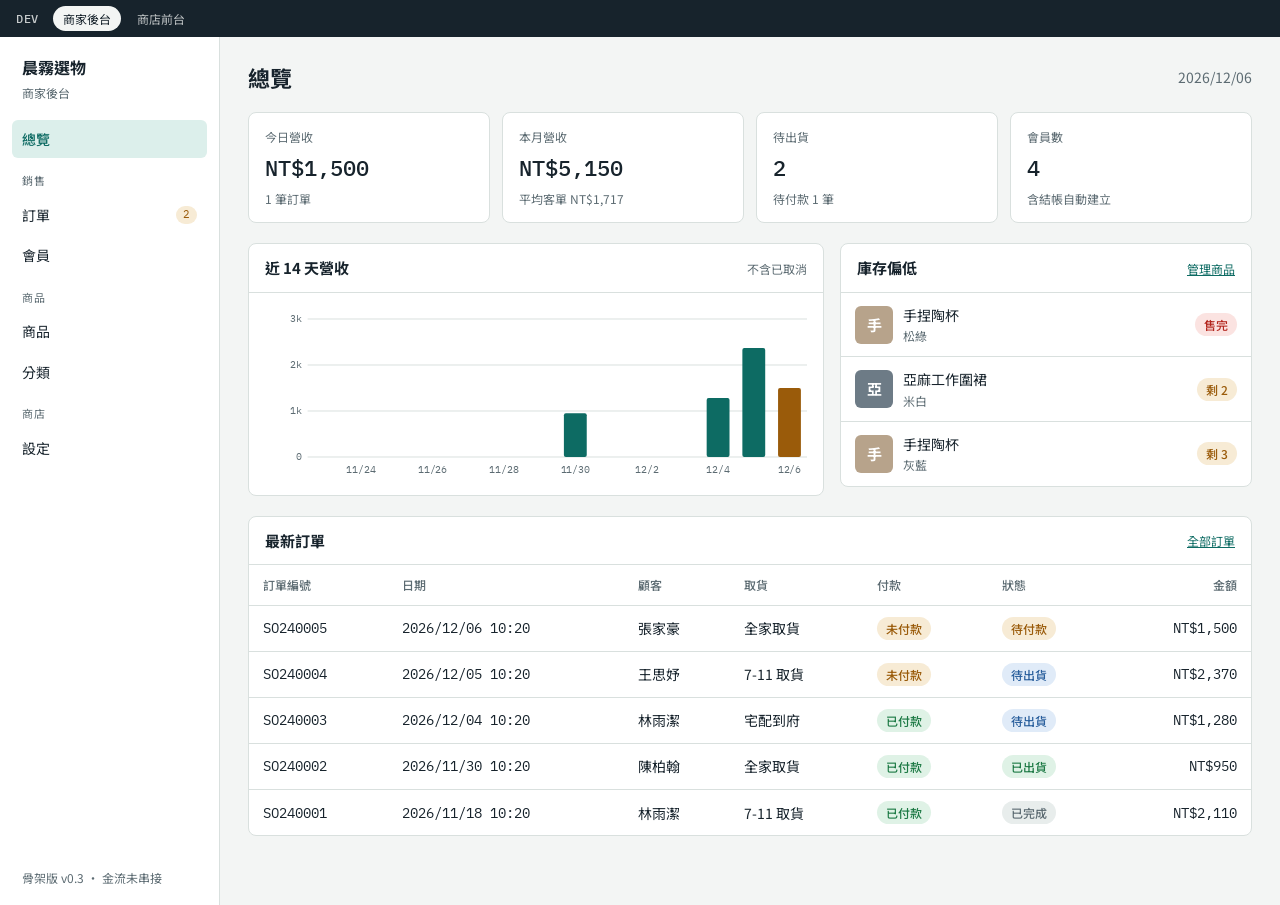
==== index.html @ 70ba3776 "Add files via upload" ====
<!doctype html>
<html lang="zh-Hant-TW">
<head>
  <meta charset="utf-8">
  <meta name="viewport" content="width=device-width, initial-scale=1, viewport-fit=cover">
  <title>開店平台 · 骨架版</title>
  <link rel="preconnect" href="https://fonts.googleapis.com">
  <link rel="preconnect" href="https://fonts.gstatic.com" crossorigin>
  <link rel="stylesheet" href="https://fonts.googleapis.com/css2?family=Noto+Sans+TC:wght@400;500;700&family=IBM+Plex+Mono:wght@400;500&display=swap">
  <link rel="stylesheet" href="css/base.css">
  <link rel="stylesheet" href="css/admin.css">
  <link rel="stylesheet" href="css/shop.css">
</head>
<body>
  <!-- 開發用切換列：之後正式上線時，前台與後台會拆成不同網址 -->
  <div class="devbar">
    <b>DEV</b>
    <a href="#admin" data-side="admin">商家後台</a>
    <a href="#shop" data-side="shop">商店前台</a>
  </div>
  <div id="app"></div>

  <!-- 載入順序很重要：資料 → 工具 → 頁面 → 啟動 -->
  <script src="js/seed.js"></script>
  <script src="js/db.js"></script>
  <script src="js/ui.js"></script>
  <script src="js/xlsx.js"></script>
  <script src="js/admin.js"></script>
  <script src="js/shop.js"></script>
  <script src="js/app.js"></script>
</body>
</html>
---- css/base.css ----
/* =========================================================
 * base.css — 共用色彩、字體、按鈕、表單、表格
 * 顏色都寫成變數，淺色與深色模式各一套。
 * ========================================================= */
:root {
  --bg: #f3f5f4;
  --surface: #ffffff;
  --surface-2: #f8faf9;
  --ink: #17232c;
  --muted: #5c6b72;
  --line: #d9e0de;
  --accent: #0d6b63;
  --accent-ink: #ffffff;
  --accent-soft: #dcefeb;
  --ok: #1d7a45;   --ok-bg: #dff2e6;
  --warn: #9a5b0a; --warn-bg: #f7ebd5;
  --bad: #b3261e;  --bad-bg: #fbe3e1;
  --info: #285e9c; --info-bg: #e0ebf8;
  --idle: #5c6b72; --idle-bg: #e8edec;
  --shadow: 0 1px 2px rgba(20, 35, 44, .06), 0 4px 16px rgba(20, 35, 44, .06);
  --radius: 8px;
  --sans: "Noto Sans TC", system-ui, -apple-system, "PingFang TC", "Microsoft JhengHei", sans-serif;
  --mono: "IBM Plex Mono", ui-monospace, SFMono-Regular, Menlo, monospace;
}
@media (prefers-color-scheme: dark) {
  :root:not([data-theme="light"]) {
    color-scheme: dark;
    --bg: #10171c; --surface: #172128; --surface-2: #1b2730; --ink: #e5ecea; --muted: #97a7ad; --line: #2a3943;
    --accent: #4fc2b5; --accent-ink: #0c1a1f; --accent-soft: #173b38;
    --ok: #6fd39a; --ok-bg: #173826; --warn: #e6aa55; --warn-bg: #3a2c16; --bad: #f08a82; --bad-bg: #3d1d1b;
    --info: #86b6ee; --info-bg: #1b2d44; --idle: #a3b1b6; --idle-bg: #25323a;
    --shadow: 0 1px 2px rgba(0, 0, 0, .3), 0 4px 16px rgba(0, 0, 0, .25);
  }
}
:root[data-theme="dark"] {
  color-scheme: dark;
  --bg: #10171c; --surface: #172128; --surface-2: #1b2730; --ink: #e5ecea; --muted: #97a7ad; --line: #2a3943;
  --accent: #4fc2b5; --accent-ink: #0c1a1f; --accent-soft: #173b38;
  --ok: #6fd39a; --ok-bg: #173826; --warn: #e6aa55; --warn-bg: #3a2c16; --bad: #f08a82; --bad-bg: #3d1d1b;
  --info: #86b6ee; --info-bg: #1b2d44; --idle: #a3b1b6; --idle-bg: #25323a;
  --shadow: 0 1px 2px rgba(0, 0, 0, .3), 0 4px 16px rgba(0, 0, 0, .25);
}

* { box-sizing: border-box; }
html, body { margin: 0; }
body { background: var(--bg); color: var(--ink); font-family: var(--sans); font-size: 14px; line-height: 1.6; }
h1, h2, h3, h4 { margin: 0; line-height: 1.3; text-wrap: balance; }
a { color: var(--accent); }
img { max-width: 100%; }
.num, .mono { font-family: var(--mono); font-variant-numeric: tabular-nums; }
.muted { color: var(--muted); }
.small { font-size: 12px; }

/* 開發模式切換列 */
.devbar { display: flex; align-items: center; gap: 6px; flex-wrap: wrap; padding: 6px 16px; background: var(--ink); color: var(--bg); font-size: 12px; }
.devbar b { font-family: var(--mono); font-weight: 500; letter-spacing: .06em; margin-right: 8px; opacity: .8; }
.devbar a { color: var(--bg); text-decoration: none; padding: 3px 10px; border-radius: 999px; opacity: .75; }
.devbar a.is-on { background: var(--bg); color: var(--ink); opacity: 1; }
.devbar a:focus-visible { outline: 2px solid var(--accent); }

/* 按鈕 */
.btn { font: inherit; font-size: 14px; display: inline-flex; align-items: center; justify-content: center; gap: 6px; padding: 7px 14px; border-radius: 6px; border: 1px solid var(--line); background: var(--surface); color: var(--ink); cursor: pointer; text-decoration: none; white-space: nowrap; }
.btn:hover { border-color: var(--muted); }
.btn:focus-visible, input:focus-visible, select:focus-visible, textarea:focus-visible { outline: 2px solid var(--accent); outline-offset: 1px; }
.btn-primary { background: var(--accent); border-color: var(--accent); color: var(--accent-ink); }
.btn-primary:hover { filter: brightness(1.08); border-color: var(--accent); }
.btn-danger { background: var(--bad); border-color: var(--bad); color: #fff; }
.btn-ghost { background: transparent; border-color: transparent; color: var(--muted); }
.btn-ghost:hover { color: var(--ink); border-color: var(--line); }
.btn-sm { padding: 4px 10px; font-size: 13px; }
.btn[disabled] { opacity: .5; cursor: not-allowed; }

/* 表單 */
.field { display: grid; gap: 6px; }
.field > label, .label { font-size: 13px; font-weight: 500; }
.field .hint { font-size: 12px; color: var(--muted); }
input[type="text"], input[type="number"], input[type="email"], input[type="tel"], input[type="search"], input[type="date"], input[type="password"], select, textarea {
  font: inherit; font-size: 14px; color: var(--ink); background: var(--surface); border: 1px solid var(--line); border-radius: 6px; padding: 8px 10px; width: 100%; min-width: 0;
}
textarea { resize: vertical; min-height: 88px; }
input[type="number"] { font-family: var(--mono); }
.check { display: inline-flex; align-items: center; gap: 8px; cursor: pointer; }
.check input { width: 16px; height: 16px; accent-color: var(--accent); }

/* 表格 */
.table-wrap { overflow-x: auto; }
table.tbl { width: 100%; border-collapse: collapse; font-size: 14px; }
.tbl th { text-align: left; font-weight: 500; font-size: 12px; color: var(--muted); padding: 10px 14px; border-bottom: 1px solid var(--line); white-space: nowrap; }
.tbl td { padding: 11px 14px; border-bottom: 1px solid var(--line); vertical-align: middle; }
.tbl tr:last-child td { border-bottom: 0; }
.tbl td.r, .tbl th.r { text-align: right; }
.tbl tbody tr.is-link { cursor: pointer; }
.tbl tbody tr.is-link:hover { background: var(--surface-2); }

/* 狀態標籤 */
.pill { display: inline-block; font-size: 12px; font-weight: 500; padding: 2px 9px; border-radius: 999px; white-space: nowrap; }
.pill.ok { color: var(--ok); background: var(--ok-bg); }
.pill.warn { color: var(--warn); background: var(--warn-bg); }
.pill.bad { color: var(--bad); background: var(--bad-bg); }
.pill.info { color: var(--info); background: var(--info-bg); }
.pill.idle { color: var(--idle); background: var(--idle-bg); }

/* 提示訊息 */
#toasts { position: fixed; left: 50%; bottom: calc(20px + env(safe-area-inset-bottom, 0px)); transform: translateX(-50%); display: grid; gap: 8px; z-index: 100; width: max-content; max-width: calc(100vw - 32px); }
.toast { background: var(--ink); color: var(--bg); padding: 10px 16px; border-radius: 8px; box-shadow: var(--shadow); font-size: 14px; transition: opacity .3s, transform .3s; }
.toast.is-error { background: var(--bad); color: #fff; }
.toast.is-out { opacity: 0; transform: translateY(6px); }

/* 確認視窗 */
.modal-backdrop { position: fixed; inset: 0; background: rgba(10, 18, 24, .45); display: grid; place-items: center; padding: 16px; z-index: 90; }
.modal { background: var(--surface); border-radius: 10px; padding: 22px; width: 100%; max-width: 400px; box-shadow: var(--shadow); display: grid; gap: 12px; }
.modal h3 { font-size: 17px; }
.modal p { margin: 0; color: var(--muted); }
.modal-actions { display: flex; justify-content: flex-end; gap: 8px; margin-top: 6px; }

.empty { text-align: center; padding: 40px 16px; color: var(--muted); }

@media (prefers-reduced-motion: reduce) { * { transition: none !important; animation: none !important; } }
---- css/admin.css ----
/* =========================================================
 * admin.css — 商家後台版面
 * ========================================================= */
.admin { display: grid; grid-template-columns: 220px 1fr; min-height: calc(100vh - 32px); }
.side { background: var(--surface); border-right: 1px solid var(--line); padding: 18px 12px; display: flex; flex-direction: column; gap: 18px; }
.side-brand { padding: 0 10px; display: grid; gap: 2px; }
.side-brand strong { font-size: 16px; }
.side-brand span { font-size: 12px; color: var(--muted); }
.side nav { display: grid; gap: 2px; }
.side nav a { display: flex; align-items: center; justify-content: space-between; gap: 8px; padding: 8px 10px; border-radius: 6px; color: var(--ink); text-decoration: none; font-size: 14px; }
.side nav a:hover { background: var(--surface-2); }
.side nav a.is-on { background: var(--accent-soft); color: var(--accent); font-weight: 500; }
.side nav a .badge { font-family: var(--mono); font-size: 11px; background: var(--warn-bg); color: var(--warn); border-radius: 999px; padding: 0 7px; }
.side nav .sep { font-size: 11px; color: var(--muted); letter-spacing: .06em; padding: 12px 10px 4px; }
.side-foot { margin-top: auto; padding: 0 10px; font-size: 12px; color: var(--muted); }

.main { padding: 26px 28px 60px; min-width: 0; display: grid; grid-template-columns: minmax(0, 1fr); gap: 20px; align-content: start; }
.main > *, .grid-2 > *, .grid-2 > * > * { min-width: 0; }
.admin .tbl td { white-space: nowrap; }
.page-head { display: flex; align-items: center; justify-content: space-between; gap: 12px; flex-wrap: wrap; }
.page-head h1 { font-size: 22px; }
.page-head .crumbs { font-size: 13px; color: var(--muted); display: flex; gap: 6px; align-items: center; }
.page-head .crumbs a { color: var(--muted); text-decoration: none; }
.page-head .crumbs a:hover { color: var(--accent); }
.actions { display: flex; gap: 8px; flex-wrap: wrap; }

.panel { background: var(--surface); border: 1px solid var(--line); border-radius: var(--radius); }
.panel-head { display: flex; align-items: center; justify-content: space-between; gap: 10px; padding: 14px 16px; border-bottom: 1px solid var(--line); }
.panel-head h2 { font-size: 15px; }
.panel-body { padding: 16px; display: grid; gap: 14px; }

.kpis { display: grid; grid-template-columns: repeat(4, 1fr); gap: 12px; }
.kpi { background: var(--surface); border: 1px solid var(--line); border-radius: var(--radius); padding: 14px 16px; display: grid; gap: 4px; text-decoration: none; color: var(--ink); }
.kpi span { font-size: 12px; color: var(--muted); }
.kpi strong { font-family: var(--mono); font-size: 22px; font-weight: 500; font-variant-numeric: tabular-nums; }
.kpi small { font-size: 12px; color: var(--muted); }
a.kpi:hover { border-color: var(--accent); }

.grid-2 { display: grid; grid-template-columns: 1.4fr 1fr; gap: 16px; align-items: start; }
.grid-form { display: grid; grid-template-columns: 1fr 1fr; gap: 14px; }
.grid-form .full { grid-column: 1 / -1; }

.chart { width: 100%; height: 170px; display: block; }
.chart .bar { fill: var(--accent); }
.chart .bar.today { fill: var(--warn); }
.chart text { fill: var(--muted); font-size: 10px; font-family: var(--mono); }
.chart .grid { stroke: var(--line); stroke-width: 1; }

.toolbar { display: flex; gap: 8px; flex-wrap: wrap; align-items: center; }
.toolbar input[type="search"] { max-width: 260px; }
.toolbar select { width: auto; }

.tabs { display: flex; gap: 4px; flex-wrap: wrap; border-bottom: 1px solid var(--line); padding: 0 8px; }
.tabs a { padding: 10px 12px; font-size: 14px; color: var(--muted); text-decoration: none; border-bottom: 2px solid transparent; margin-bottom: -1px; display: flex; gap: 6px; align-items: center; }
.tabs a.is-on { color: var(--ink); border-bottom-color: var(--accent); font-weight: 500; }
.tabs a .n { font-family: var(--mono); font-size: 11px; color: var(--muted); }

.thumb { width: 38px; height: 38px; border-radius: 6px; display: grid; place-items: center; color: #fff; font-weight: 700; font-size: 15px; flex: none; overflow: hidden; }
.thumb img { width: 100%; height: 100%; object-fit: cover; display: block; }
.prod-cell { display: flex; align-items: center; gap: 10px; }
.prod-cell div { display: grid; }

.variant-tbl input { padding: 6px 8px; }
.variant-tbl td { padding: 8px 10px; }
.opt-row { display: grid; grid-template-columns: 140px 1fr auto; gap: 8px; align-items: center; }

/* 商品圖片 */
.img-grid { display: grid; grid-template-columns: repeat(auto-fill, minmax(88px, 1fr)); gap: 8px; }
.img-tile { position: relative; aspect-ratio: 1 / 1; border-radius: 6px; overflow: hidden; border: 1px solid var(--line); background: var(--surface-2); }
.img-tile img { width: 100%; height: 100%; object-fit: cover; display: block; }
.img-tile .main-tag { position: absolute; left: 4px; top: 4px; font-size: 11px; background: var(--accent); color: var(--accent-ink); padding: 0 6px; border-radius: 3px; }
.img-tile .tile-acts { position: absolute; inset: auto 0 0 0; display: flex; justify-content: space-between; gap: 2px; padding: 3px; background: linear-gradient(transparent, rgba(0, 0, 0, .55)); }
.img-tile .tile-acts button { font: inherit; font-size: 11px; border: 0; border-radius: 3px; padding: 1px 6px; background: rgba(255, 255, 255, .9); color: #17232c; cursor: pointer; }
.img-tile .tile-acts button:focus-visible { outline: 2px solid var(--accent); }
.img-drop { position: relative; display: grid; place-items: center; gap: 4px; text-align: center; border: 1.5px dashed var(--line); border-radius: 6px; padding: 18px 12px; color: var(--muted); font-size: 13px; cursor: pointer; }
.img-drop:hover, .img-drop.is-over { border-color: var(--accent); color: var(--accent); background: var(--accent-soft); }
.img-drop input { position: absolute; width: 1px; height: 1px; opacity: 0; }
.img-drop:focus-within { outline: 2px solid var(--accent); outline-offset: 1px; }
.meter { height: 6px; background: var(--idle-bg); border-radius: 999px; overflow: hidden; }
.meter i { display: block; height: 100%; background: var(--accent); }
.meter.is-high i { background: var(--warn); }

.kv { display: grid; grid-template-columns: 90px 1fr; gap: 6px 12px; font-size: 14px; margin: 0; }
.kv dt { color: var(--muted); }
.kv dd { margin: 0; }

.timeline { list-style: none; margin: 0; padding: 0; display: grid; gap: 10px; }
.timeline li { display: grid; grid-template-columns: 12px 1fr; gap: 10px; font-size: 13px; }
.timeline li::before { content: ""; width: 8px; height: 8px; border-radius: 50%; background: var(--accent); margin-top: 6px; }

.notice { border-left: 3px solid var(--warn); background: var(--warn-bg); padding: 10px 14px; border-radius: 0 6px 6px 0; font-size: 13px; }

.method-row { display: grid; grid-template-columns: auto 1fr 110px; gap: 12px; align-items: center; padding: 10px 0; border-bottom: 1px solid var(--line); }
.method-row:last-child { border-bottom: 0; }

.modal.is-wide { max-width: 460px; }
.radio-list { display: grid; gap: 6px; }
[hidden] { display: none !important; }

@media (max-width: 960px) {
  .kpis { grid-template-columns: repeat(2, 1fr); }
  .grid-2 { grid-template-columns: 1fr; }
}
@media (max-width: 760px) {
  .admin { grid-template-columns: 1fr; }
  .side { border-right: 0; border-bottom: 1px solid var(--line); padding: 10px 12px; gap: 8px; }
  .side-brand, .side-foot, .side nav .sep { display: none; }
  .side nav { display: flex; overflow-x: auto; gap: 4px; }
  .side nav a { white-space: nowrap; }
  .main { padding: 18px 16px 60px; }
  .grid-form { grid-template-columns: 1fr; }
  .opt-row { grid-template-columns: 1fr; }
  .method-row { grid-template-columns: auto 1fr; }
  .method-row > :last-child { grid-column: 2; }
}
---- css/shop.css ----
/* =========================================================
 * shop.css — 商店前台（每家商家對外的網站）
 * 用 .shop 包住，之後做「佈景主題」時只要換這組變數。
 * ========================================================= */
.shop {
  --s-bg: #f6f3ee; --s-surface: #fffdfa; --s-ink: #2a2622; --s-muted: #756c63; --s-line: #e2dbd1;
  --s-accent: #3f5d56; --s-accent-ink: #ffffff; --s-soft: #ebe4d9;
  background: var(--s-bg); color: var(--s-ink); min-height: calc(100vh - 32px);
}
@media (prefers-color-scheme: dark) {
  :root:not([data-theme="light"]) .shop {
    --s-bg: #1a1816; --s-surface: #221f1c; --s-ink: #ece6de; --s-muted: #a89e93; --s-line: #37322d;
    --s-accent: #8fbfb3; --s-accent-ink: #13201d; --s-soft: #2c2824;
  }
}
:root[data-theme="dark"] .shop {
  --s-bg: #1a1816; --s-surface: #221f1c; --s-ink: #ece6de; --s-muted: #a89e93; --s-line: #37322d;
  --s-accent: #8fbfb3; --s-accent-ink: #13201d; --s-soft: #2c2824;
}
.shop .btn-primary { background: var(--s-accent); border-color: var(--s-accent); color: var(--s-accent-ink); }
.shop .btn { border-color: var(--s-line); background: var(--s-surface); color: var(--s-ink); }
.shop .btn.btn-primary { background: var(--s-accent); color: var(--s-accent-ink); }
.shop input, .shop select, .shop textarea { background: var(--s-surface); border-color: var(--s-line); color: var(--s-ink); }
.shop a { color: var(--s-accent); }

.s-wrap { max-width: 1080px; margin: 0 auto; padding-inline: 20px; }
.s-head { background: var(--s-surface); border-bottom: 1px solid var(--s-line); }
.s-head .s-wrap { display: flex; align-items: center; gap: 16px; padding-block: 14px; }
.s-logo { font-size: 20px; font-weight: 700; letter-spacing: .08em; color: var(--s-ink) !important; text-decoration: none; }
.s-search { flex: 1; max-width: 320px; margin-left: auto; }
.s-cart { position: relative; display: inline-flex; align-items: center; gap: 6px; text-decoration: none; color: var(--s-ink) !important; font-size: 14px; padding: 7px 12px; border: 1px solid var(--s-line); border-radius: 999px; }
.s-cart b { font-family: var(--mono); font-weight: 500; background: var(--s-accent); color: var(--s-accent-ink); border-radius: 999px; min-width: 20px; height: 20px; display: inline-grid; place-items: center; font-size: 11px; padding: 0 5px; }

.s-hero { padding-block: 44px 28px; display: grid; gap: 8px; }
.s-hero h1 { font-size: clamp(24px, 4vw, 34px); font-weight: 700; letter-spacing: .04em; }
.s-hero p { margin: 0; color: var(--s-muted); }
.s-bar { background: var(--s-soft); padding: 9px 0; text-align: center; font-size: 13px; color: var(--s-ink); }

.s-cats { display: flex; gap: 8px; flex-wrap: wrap; padding-bottom: 20px; }
.s-cats a { text-decoration: none; color: var(--s-ink); border: 1px solid var(--s-line); background: var(--s-surface); border-radius: 999px; padding: 5px 14px; font-size: 13px; }
.s-cats a.is-on { background: var(--s-ink); color: var(--s-bg); border-color: var(--s-ink); }

.s-grid { display: grid; grid-template-columns: repeat(4, 1fr); gap: 20px; padding-bottom: 60px; }
.s-card { text-decoration: none; color: var(--s-ink) !important; display: grid; gap: 8px; }
.s-img { aspect-ratio: 1 / 1; max-width: 100%; border-radius: 4px; display: grid; place-items: center; color: rgba(255, 255, 255, .92); font-size: 44px; font-weight: 700; position: relative; overflow: hidden; }
.s-img::after { content: ""; position: absolute; inset: 0; background: linear-gradient(160deg, rgba(255, 255, 255, .16), transparent 55%); }
.s-img.has-photo { background: var(--s-soft) !important; }
.s-img.has-photo::after { display: none; }
.s-img img { position: absolute; inset: 0; width: 100%; height: 100%; object-fit: cover; display: block; }
.s-card .s-name { font-size: 15px; }
.s-card .s-price { font-family: var(--mono); font-size: 14px; color: var(--s-muted); }
.s-card:hover .s-name { text-decoration: underline; }
.s-soldout { position: absolute; top: 10px; left: 10px; background: var(--s-ink); color: var(--s-bg); font-size: 11px; padding: 2px 8px; border-radius: 3px; z-index: 1; }

.s-product { display: grid; grid-template-columns: 1fr 1fr; gap: 40px; padding-block: 32px 60px; align-items: start; }
.s-product .s-img { font-size: 80px; }
.s-gallery { display: grid; gap: 10px; }
.s-thumbs { display: flex; gap: 8px; flex-wrap: wrap; }
.s-thumbs button { width: 64px; height: 64px; padding: 0; border: 1px solid var(--s-line); border-radius: 4px; overflow: hidden; background: var(--s-soft); cursor: pointer; }
.s-thumbs button img { width: 100%; height: 100%; object-fit: cover; display: block; }
.s-thumbs button.is-on { border-color: var(--s-ink); box-shadow: inset 0 0 0 1px var(--s-ink); }
.s-thumbs button:focus-visible { outline: 2px solid var(--s-accent); outline-offset: 1px; }
.s-info { display: grid; gap: 16px; }
.s-info h1 { font-size: 26px; font-weight: 700; }
.s-info .s-price { font-family: var(--mono); font-size: 20px; }
.s-info p { margin: 0; color: var(--s-muted); line-height: 1.8; }
.s-opt { display: grid; gap: 8px; }
.s-opt .label { font-size: 13px; color: var(--s-muted); }
.s-opt .vals { display: flex; gap: 8px; flex-wrap: wrap; }
.s-opt button { font: inherit; font-size: 14px; border: 1px solid var(--s-line); background: var(--s-surface); color: var(--s-ink); border-radius: 4px; padding: 7px 16px; cursor: pointer; }
.s-opt button.is-on { border-color: var(--s-ink); box-shadow: inset 0 0 0 1px var(--s-ink); }
.s-opt button.is-out { color: var(--s-muted); text-decoration: line-through; }
.s-opt button:focus-visible { outline: 2px solid var(--s-accent); outline-offset: 1px; }
.s-qty { display: inline-flex; border: 1px solid var(--s-line); border-radius: 4px; overflow: hidden; background: var(--s-surface); }
.s-qty button { font: inherit; width: 38px; border: 0; background: transparent; color: var(--s-ink); cursor: pointer; font-size: 16px; }
.s-qty input { width: 52px; text-align: center; border: 0; border-left: 1px solid var(--s-line); border-right: 1px solid var(--s-line); border-radius: 0; padding: 8px 4px; }
.s-buy { display: flex; gap: 10px; align-items: center; flex-wrap: wrap; }
.s-buy .btn-primary { padding: 11px 28px; font-size: 15px; }
.s-stock { font-size: 13px; color: var(--s-muted); }

.s-page { padding-block: 28px 60px; display: grid; gap: 20px; }
.s-page h1 { font-size: 22px; }
.s-two { display: grid; grid-template-columns: 1.5fr 1fr; gap: 28px; align-items: start; }
.s-box { background: var(--s-surface); border: 1px solid var(--s-line); border-radius: 6px; padding: 18px; display: grid; gap: 14px; }
.s-box h2 { font-size: 16px; }
.s-line { display: grid; grid-template-columns: 56px 1fr auto; gap: 14px; align-items: center; padding-bottom: 14px; border-bottom: 1px solid var(--s-line); }
.s-line:last-child { border-bottom: 0; padding-bottom: 0; }
.s-line .s-img { font-size: 20px; border-radius: 4px; }
.s-line .meta { display: grid; gap: 2px; }
.s-line .meta small { color: var(--s-muted); }
.s-line .right { display: grid; justify-items: end; gap: 6px; }
.s-sum { display: grid; gap: 8px; font-size: 14px; }
.s-sum div { display: flex; justify-content: space-between; gap: 12px; }
.s-sum .total { font-size: 17px; font-weight: 700; border-top: 1px solid var(--s-line); padding-top: 10px; }
.s-sum span:last-child { font-family: var(--mono); }
.s-gap { font-size: 13px; background: var(--s-soft); padding: 8px 12px; border-radius: 4px; }
.s-radio { display: grid; gap: 8px; }
.s-radio label { display: flex; align-items: center; gap: 10px; border: 1px solid var(--s-line); border-radius: 4px; padding: 10px 12px; cursor: pointer; background: var(--s-surface); }
.s-radio label:has(input:checked) { border-color: var(--s-ink); }
.s-radio input { accent-color: var(--s-accent); }
.s-radio .fee { margin-left: auto; font-family: var(--mono); font-size: 13px; color: var(--s-muted); }
.s-done { text-align: center; padding-block: 60px; display: grid; gap: 14px; justify-items: center; }
.s-done .no { font-family: var(--mono); font-size: 22px; letter-spacing: .06em; }
/* 會員與訂單查詢 */
.s-nav { display: flex; gap: 14px; align-items: center; font-size: 14px; white-space: nowrap; }
.s-nav a { color: var(--s-ink) !important; text-decoration: none; }
.s-nav a:hover { text-decoration: underline; }
.s-narrow { max-width: 460px; }
.s-page-head { display: flex; justify-content: space-between; align-items: flex-start; gap: 12px; flex-wrap: wrap; }
.s-box-head { display: flex; justify-content: space-between; align-items: baseline; gap: 10px; flex-wrap: wrap; }
.s-links { display: flex; justify-content: space-between; gap: 10px; flex-wrap: wrap; font-size: 13px; }
.s-inline { display: flex; gap: 8px; }
.s-inline input { flex: 1; }
.s-inline input[readonly] { color: var(--s-muted); }
.s-demo { margin: 0; color: var(--s-muted); text-align: center; }
.s-demo-code { font-size: 13px; background: var(--s-soft); border-radius: 4px; padding: 10px 12px; line-height: 1.7; }
.s-demo-code .mono { font-size: 16px; letter-spacing: .12em; }
.s-join { max-width: 420px; justify-items: center; text-align: center; gap: 8px; margin-top: 8px; }
.s-join span { color: var(--s-muted); font-size: 13px; }
.s-tag { display: inline-block; font-size: 12px; padding: 2px 10px; border-radius: 999px; border: 1px solid var(--s-line); white-space: nowrap; }
.s-tag.is-pending_payment { border-color: var(--s-ink); font-weight: 700; }
.s-tag.is-paid, .s-tag.is-shipped { background: var(--s-accent); border-color: var(--s-accent); color: var(--s-accent-ink); }
.s-tag.is-completed { background: var(--s-soft); }
.s-tag.is-cancelled { color: var(--s-muted); text-decoration: line-through; }
.s-orders { display: grid; }
.s-order { display: grid; grid-template-columns: auto auto 1fr auto; grid-template-areas: "no date . tag" "items items items total"; gap: 4px 12px; align-items: center; padding: 12px 0; border-bottom: 1px solid var(--s-line); color: var(--s-ink) !important; text-decoration: none; }
.s-order:last-child { border-bottom: 0; }
.s-order:hover .s-order-items { text-decoration: underline; }
.s-order > .mono:first-child { grid-area: no; }
.s-order-date { grid-area: date; font-size: 13px; color: var(--s-muted); }
.s-order .s-tag { grid-area: tag; justify-self: end; }
.s-order-items { grid-area: items; font-size: 13px; color: var(--s-muted); overflow: hidden; text-overflow: ellipsis; white-space: nowrap; min-width: 0; }
.s-order-total { grid-area: total; }
.s-steps { list-style: none; margin: 0; padding: 0; display: grid; grid-template-columns: repeat(4, 1fr); }
.s-steps li { display: grid; gap: 2px; padding-top: 14px; border-top: 3px solid var(--s-line); font-size: 13px; color: var(--s-muted); }
.s-steps li span { font-family: var(--mono); font-size: 11px; min-height: 1.4em; }
.s-steps li.is-done { border-top-color: var(--s-accent); }
.s-steps li.is-now { border-top-color: var(--s-accent); color: var(--s-ink); }
.s-steps li.is-now b { color: var(--s-accent); }
.s-steps li + li { margin-left: 4px; }
.s-kv { display: grid; grid-template-columns: 72px 1fr; gap: 6px 12px; margin: 0; font-size: 14px; }
.s-kv dt { color: var(--s-muted); }
.s-kv dd { margin: 0; overflow-wrap: anywhere; }

.s-foot { border-top: 1px solid var(--s-line); padding-block: 24px; font-size: 12px; color: var(--s-muted); }
.s-foot .s-wrap { display: flex; gap: 16px; flex-wrap: wrap; justify-content: space-between; }

@media (max-width: 900px) { .s-grid { grid-template-columns: repeat(3, 1fr); } }
@media (max-width: 720px) {
  .s-grid { grid-template-columns: repeat(2, 1fr); gap: 14px; }
  .s-product, .s-two { grid-template-columns: 1fr; gap: 24px; }
  .s-head .s-wrap { flex-wrap: wrap; }
  .s-search { order: 3; max-width: none; flex-basis: 100%; }
  .s-nav { margin-left: auto; }
  .s-steps li b { font-size: 12px; }
  .s-wrap { padding-inline: 16px; }
}
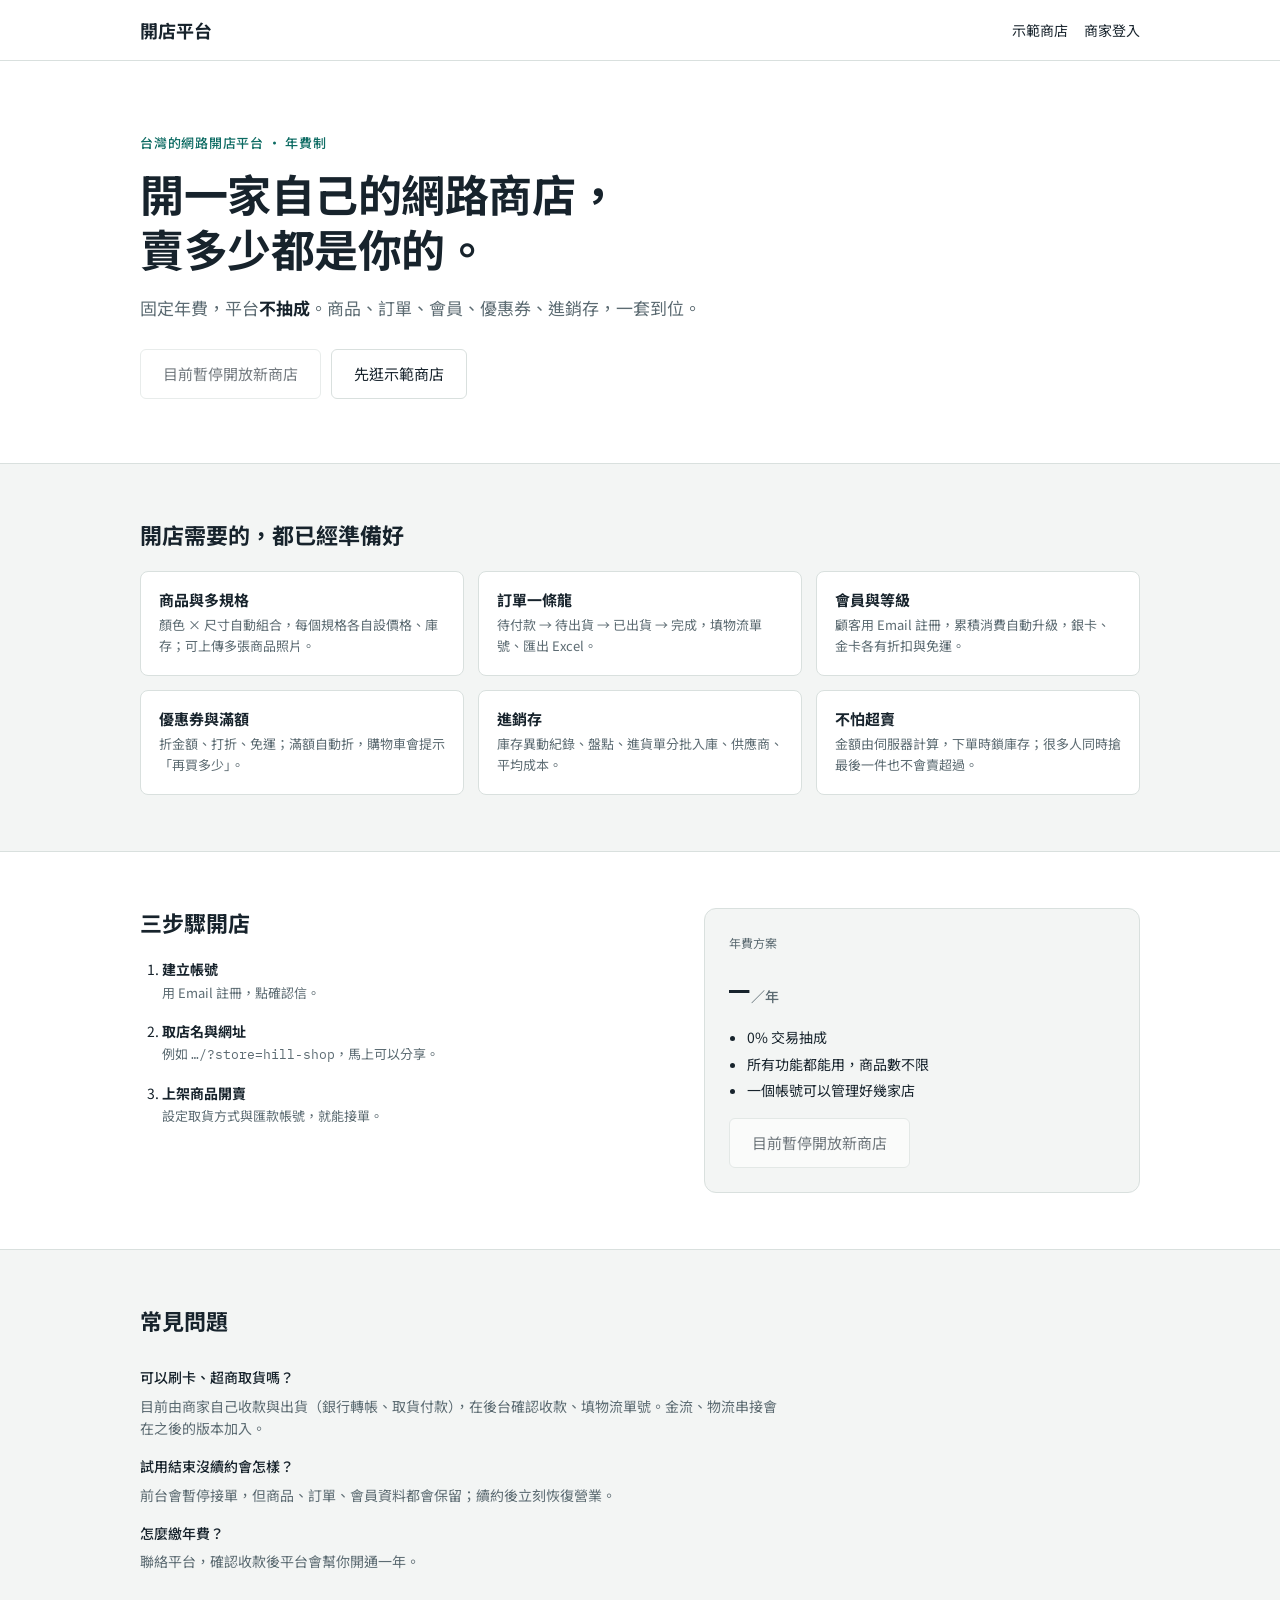
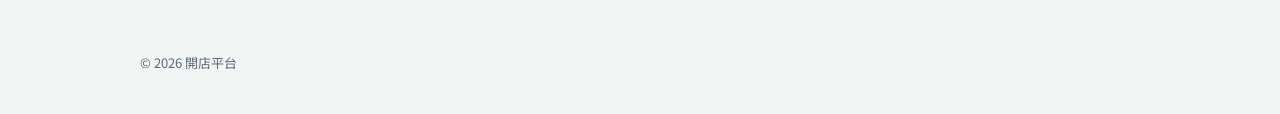
==== commit 21118972: "Add files via upload" ====
--- a/index.html
+++ b/index.html
@@ -3,7 +3,7 @@
 <head>
   <meta charset="utf-8">
   <meta name="viewport" content="width=device-width, initial-scale=1, viewport-fit=cover">
-  <title>開店平台 · 骨架版</title>
+  <title>開店平台</title>
   <link rel="preconnect" href="https://fonts.googleapis.com">
   <link rel="preconnect" href="https://fonts.gstatic.com" crossorigin>
   <link rel="stylesheet" href="https://fonts.googleapis.com/css2?family=Noto+Sans+TC:wght@400;500;700&family=IBM+Plex+Mono:wght@400;500&display=swap">
@@ -12,21 +12,20 @@
   <link rel="stylesheet" href="css/shop.css">
 </head>
 <body>
-  <!-- 開發用切換列：之後正式上線時，前台與後台會拆成不同網址 -->
-  <div class="devbar">
-    <b>DEV</b>
-    <a href="#admin" data-side="admin">商家後台</a>
-    <a href="#shop" data-side="shop">商店前台</a>
-  </div>
   <div id="app"></div>
 
-  <!-- 載入順序很重要：資料 → 工具 → 頁面 → 啟動 -->
-  <script src="js/seed.js"></script>
+  <!-- 正式版：資料存在 Supabase 資料庫。
+       網址：平台首頁（不帶參數）、商店前台 ?store=<代號>、商家後台 #admin、平台總控台 #platform
+       離線示範版請開 demo.html -->
+  <script src="js/config.js"></script>
+  <script src="js/vendor/supabase.js"></script>
   <script src="js/db.js"></script>
   <script src="js/ui.js"></script>
+  <script src="js/theme.js"></script>
   <script src="js/xlsx.js"></script>
   <script src="js/admin.js"></script>
   <script src="js/shop.js"></script>
+  <script src="js/platform.js"></script>
   <script src="js/app.js"></script>
 </body>
 </html>
--- a/css/base.css
+++ b/css/base.css
@@ -116,3 +116,8 @@
 .empty { text-align: center; padding: 40px 16px; color: var(--muted); }
 
 @media (prefers-reduced-motion: reduce) { * { transition: none !important; animation: none !important; } }
+
+/* 載入中／載入失敗 */
+.loading { min-height: 50vh; display: grid; place-items: center; color: var(--muted); padding: 24px 16px; }
+.load-err { display: grid; gap: 10px; justify-items: center; text-align: center; max-width: 420px; }
+.load-err p { margin: 0; }
--- a/css/admin.css
+++ b/css/admin.css
@@ -12,7 +12,18 @@
 .side nav a.is-on { background: var(--accent-soft); color: var(--accent); font-weight: 500; }
 .side nav a .badge { font-family: var(--mono); font-size: 11px; background: var(--warn-bg); color: var(--warn); border-radius: 999px; padding: 0 7px; }
 .side nav .sep { font-size: 11px; color: var(--muted); letter-spacing: .06em; padding: 12px 10px 4px; }
-.side-foot { margin-top: auto; padding: 0 10px; font-size: 12px; color: var(--muted); }
+.side-foot { margin-top: auto; padding: 0 10px; font-size: 12px; color: var(--muted); display: grid; gap: 4px; justify-items: start; }
+.side-foot .side-user { color: var(--ink); overflow-wrap: anywhere; }
+.side-foot .btn { padding: 2px 0; }
+
+/* 後台登入 */
+.gate { min-height: calc(100vh - 32px); display: grid; place-items: center; padding: 24px 16px; background: var(--bg); }
+.gate-card { width: 100%; max-width: 420px; background: var(--surface); border: 1px solid var(--line); border-radius: 10px; padding: 26px; display: grid; gap: 14px; box-shadow: var(--shadow); }
+.gate-card h1 { font-size: 20px; }
+.gate-card p { margin: 0; }
+.gate-form { display: grid; gap: 12px; }
+.gate-steps { margin: 0; padding-left: 20px; display: grid; gap: 10px; }
+.gate-sql { margin: 6px 0; padding: 10px; background: var(--surface-2); border: 1px solid var(--line); border-radius: 6px; white-space: pre-wrap; overflow-wrap: anywhere; font-size: 12px; }
 
 .main { padding: 26px 28px 60px; min-width: 0; display: grid; grid-template-columns: minmax(0, 1fr); gap: 20px; align-content: start; }
 .main > *, .grid-2 > *, .grid-2 > * > * { min-width: 0; }
@@ -49,6 +60,7 @@
 .toolbar { display: flex; gap: 8px; flex-wrap: wrap; align-items: center; }
 .toolbar input[type="search"] { max-width: 260px; }
 .toolbar select { width: auto; }
+.panel-head > .toolbar { flex: 1; }
 
 .tabs { display: flex; gap: 4px; flex-wrap: wrap; border-bottom: 1px solid var(--line); padding: 0 8px; }
 .tabs a { padding: 10px 12px; font-size: 14px; color: var(--muted); text-decoration: none; border-bottom: 2px solid transparent; margin-bottom: -1px; display: flex; gap: 6px; align-items: center; }
@@ -94,6 +106,21 @@
 .method-row:last-child { border-bottom: 0; }
 
 .modal.is-wide { max-width: 460px; }
+/* 進貨單品項表 */
+.po-tbl select { min-width: 260px; }
+.po-tbl input[type="number"] { min-width: 84px; }
+
+/* 會員等級設定表 */
+.tier-tbl input[type="text"] { min-width: 110px; }
+.tier-tbl input[type="number"] { min-width: 88px; }
+
+/* 會員等級標籤：等級越高顏色越深 */
+.tier-pill { display: inline-block; font-size: 12px; font-weight: 500; padding: 2px 9px; border-radius: 999px; white-space: nowrap; border: 1px solid var(--line); color: var(--muted); }
+.tier-pill.t1 { border-color: var(--accent); color: var(--accent); }
+.tier-pill.t2 { background: var(--accent-soft); border-color: var(--accent); color: var(--accent); }
+.tier-pill.t3, .tier-pill.t4 { background: var(--accent); border-color: var(--accent); color: var(--accent-ink); }
+.tier-row { display: grid; grid-template-columns: auto 1fr auto 1fr auto; gap: 8px; align-items: center; }
+.tier-row input { min-width: 0; }
 .radio-list { display: grid; gap: 6px; }
 [hidden] { display: none !important; }
 
@@ -102,7 +129,9 @@
   .grid-2 { grid-template-columns: 1fr; }
 }
 @media (max-width: 760px) {
-  .admin { grid-template-columns: 1fr; }
+  /* minmax(0, 1fr)：選單很長時只在選單裡橫向捲動，不把整頁撐寬 */
+  .admin { grid-template-columns: minmax(0, 1fr); }
+  .side, .side nav { min-width: 0; }
   .side { border-right: 0; border-bottom: 1px solid var(--line); padding: 10px 12px; gap: 8px; }
   .side-brand, .side-foot, .side nav .sep { display: none; }
   .side nav { display: flex; overflow-x: auto; gap: 4px; }
@@ -113,3 +142,154 @@
   .method-row { grid-template-columns: auto 1fr; }
   .method-row > :last-child { grid-column: 2; }
 }
+
+/* ---------- v0.9：多商家 ---------- */
+.side-foot .side-link { color: var(--accent); text-decoration: none; font-size: 13px; }
+.side-foot .side-link:hover { text-decoration: underline; }
+.gate-card.is-wide { max-width: 480px; }
+.pick-list { display: grid; gap: 8px; }
+.pick-item { display: grid; grid-template-columns: 1fr auto; gap: 2px 10px; align-items: center; text-align: left; padding: 12px 14px; border: 1px solid var(--line); border-radius: var(--radius); background: var(--surface); color: var(--ink); font: inherit; cursor: pointer; }
+.pick-item:hover, .pick-item:focus-visible { border-color: var(--accent); background: var(--surface-2); }
+.pick-item .pill { grid-row: 1 / 3; grid-column: 2; }
+.hint.is-ok { color: var(--ok); }
+.hint.is-bad { color: var(--bad); }
+.sf-url { overflow-wrap: anywhere; }
+.url-box { display: flex; flex-wrap: wrap; align-items: center; gap: 6px 12px; padding: 10px 14px; background: var(--surface); border: 1px solid var(--line); border-radius: var(--radius); }
+.url-box a { overflow-wrap: anywhere; }
+.panel-body .url-box { background: var(--surface-2); }
+.bill-banner { display: flex; flex-wrap: wrap; align-items: baseline; gap: 4px 12px; padding: 12px 16px; border-radius: var(--radius); background: var(--warn-bg); color: var(--ink); border-left: 3px solid var(--warn); }
+.bill-banner b { color: var(--warn); }
+.bill-banner.is-bad { background: var(--bad-bg); border-left-color: var(--bad); }
+.bill-banner.is-bad b { color: var(--bad); }
+.bill-banner span { flex: 1 1 280px; font-size: 13px; }
+.kv { display: grid; grid-template-columns: auto 1fr; gap: 6px 16px; margin: 0; font-size: 13px; }
+.kv dt { color: var(--muted); }
+.kv dd { margin: 0; overflow-wrap: anywhere; }
+.check { display: flex; align-items: center; gap: 8px; }
+.check input { width: 16px; height: 16px; accent-color: var(--accent); }
+.admin.is-platform .side-brand span { color: var(--accent); font-weight: 500; }
+@media (max-width: 760px) {
+  /* 手機：選單下方保留「我的商店、登出」等連結 */
+  .side-foot { display: flex; flex-wrap: wrap; gap: 4px 14px; align-items: center; padding: 0 4px; }
+  .side-foot > div { display: none; }
+  .kv { grid-template-columns: 1fr; gap: 0; }
+  .kv dd { margin-bottom: 8px; }
+}
+
+/* ---------- 平台首頁 ---------- */
+.home { background: var(--bg); min-height: 100vh; }
+.home-wrap { max-width: 1040px; margin: 0 auto; padding: 0 20px; }
+.home-top { background: var(--surface); border-bottom: 1px solid var(--line); }
+.home-top .home-wrap { display: flex; align-items: center; justify-content: space-between; gap: 12px; min-height: 60px; }
+.home-logo { font-size: 18px; font-weight: 700; color: var(--ink); text-decoration: none; }
+.home-top nav { display: flex; gap: 16px; }
+.home-top nav a { color: var(--ink); text-decoration: none; font-size: 14px; }
+.home-top nav a:hover { color: var(--accent); }
+.home-hero { padding: 72px 0 64px; background: var(--surface); border-bottom: 1px solid var(--line); }
+.home-kicker { color: var(--accent); font-weight: 500; font-size: 13px; letter-spacing: .06em; margin: 0 0 12px; }
+.home-hero h1 { font-size: clamp(28px, 5vw, 44px); line-height: 1.25; letter-spacing: -.01em; }
+.home-lead { font-size: 17px; color: var(--muted); max-width: 36em; margin: 18px 0 28px; }
+.home-lead b { color: var(--ink); }
+.home-cta { display: flex; flex-wrap: wrap; gap: 10px; }
+.btn.btn-lg { padding: 12px 22px; font-size: 15px; }
+.btn[aria-disabled="true"] { opacity: .6; cursor: not-allowed; }
+.home-sec { padding: 56px 0; }
+.home-sec.is-alt { background: var(--surface); border-top: 1px solid var(--line); border-bottom: 1px solid var(--line); }
+.home-sec h2 { font-size: 22px; margin-bottom: 22px; }
+.home-grid { display: grid; grid-template-columns: repeat(3, 1fr); gap: 14px; }
+.home-card { background: var(--surface); border: 1px solid var(--line); border-radius: var(--radius); padding: 18px; }
+.home-card h3 { font-size: 15px; margin-bottom: 6px; }
+.home-card p { margin: 0; color: var(--muted); font-size: 13px; }
+.home-split { display: grid; grid-template-columns: 1.2fr 1fr; gap: 40px; align-items: start; }
+.home-steps { margin: 0; padding-left: 22px; display: grid; gap: 16px; }
+.home-steps li b { display: block; }
+.home-steps li span { color: var(--muted); font-size: 13px; }
+.home-price { background: var(--bg); border: 1px solid var(--line); border-radius: 12px; padding: 24px; display: grid; gap: 10px; justify-items: start; }
+.home-price strong { font-family: var(--mono); font-size: 34px; font-weight: 500; }
+.home-price strong small { font-family: var(--sans); font-size: 14px; color: var(--muted); margin-left: 2px; }
+.home-price ul { margin: 0 0 6px; padding-left: 18px; display: grid; gap: 4px; font-size: 14px; }
+.home-faq { margin: 0; display: grid; gap: 6px; max-width: 46em; }
+.home-faq dt { font-weight: 500; margin-top: 10px; }
+.home-faq dd { margin: 0; color: var(--muted); }
+.home-foot { padding: 24px 0 40px; color: var(--muted); font-size: 13px; }
+.home-foot .home-wrap { display: flex; justify-content: space-between; gap: 12px; flex-wrap: wrap; }
+@media (max-width: 760px) {
+  .home-hero { padding: 44px 0 40px; }
+  .home-grid, .home-split { grid-template-columns: 1fr; }
+  .home-split { gap: 28px; }
+  .home-wrap { padding: 0 16px; }
+}
+
+/* v0.10：分頁 */
+.pager { display: flex; align-items: center; justify-content: center; gap: 12px; padding: 12px 16px; border-top: 1px solid var(--line); flex-wrap: wrap; }
+
+/* v0.11：報表 */
+.rp-bar { display: flex; flex-wrap: wrap; align-items: center; gap: 8px 14px; }
+.seg { display: inline-flex; flex-wrap: wrap; border: 1px solid var(--line); border-radius: 8px; overflow: hidden; background: var(--surface); }
+.seg button { font: inherit; font-size: 13px; padding: 6px 12px; border: 0; border-right: 1px solid var(--line); background: transparent; color: var(--ink); cursor: pointer; }
+.seg button:last-child { border-right: 0; }
+.seg button.is-on { background: var(--accent-soft); color: var(--accent); font-weight: 500; }
+.rp-dates { display: flex; align-items: center; gap: 6px; }
+.rp-dates input { width: auto; }
+.rp-chart-wrap { position: relative; }
+.rp-chart { height: 200px; }
+.rp-chart .hit { fill: transparent; cursor: pointer; }
+.rp-chart .hit.is-on { fill: var(--ink); fill-opacity: .06; }
+.rp-tip { position: absolute; top: 4px; transform: translateX(-50%); background: var(--surface); border: 1px solid var(--line); box-shadow: var(--shadow); border-radius: 6px; padding: 6px 10px; font-size: 12px; display: grid; gap: 1px; pointer-events: none; white-space: nowrap; }
+.rp-tip span { font-family: var(--mono); color: var(--muted); }
+.calc { display: grid; grid-template-columns: 1fr auto; gap: 6px 16px; margin: 0; font-size: 14px; }
+.calc dt { color: var(--muted); }
+.calc dd { margin: 0; text-align: right; font-family: var(--mono); font-variant-numeric: tabular-nums; }
+.calc .is-total { color: var(--ink); font-weight: 500; border-top: 1px solid var(--line); padding-top: 6px; }
+.share { width: 90px; height: 6px; border-radius: 3px; background: var(--surface-2); border: 1px solid var(--line); overflow: hidden; }
+.share i { display: block; height: 100%; background: var(--accent); }
+.grid-3 { display: grid; grid-template-columns: repeat(3, 1fr); gap: 16px; align-items: start; }
+.grid-3 > * { min-width: 0; }
+.rp-big { font-family: var(--mono); font-size: 22px; }
+.rp-detail > summary { cursor: pointer; list-style: none; border-bottom: 0; }
+.rp-detail[open] > summary { border-bottom: 1px solid var(--line); }
+.rp-detail > summary::after { content: "展開"; font-size: 12px; color: var(--accent); }
+.rp-detail[open] > summary::after { content: "收合"; }
+@media (max-width: 960px) { .grid-3 { grid-template-columns: 1fr; } }
+
+/* v0.12：外觀 */
+.th-layout { display: grid; grid-template-columns: minmax(0, 1fr) minmax(0, 420px); gap: 20px; align-items: start; }
+.th-form { display: grid; gap: 16px; min-width: 0; }
+.th-sticky { position: sticky; top: 16px; display: grid; gap: 8px; }
+.th-preview { border: 1px solid var(--line); border-radius: var(--radius); overflow: hidden; max-height: 640px; overflow-y: auto; }
+.th-preview .shop { min-height: 0; font-size: 12px; pointer-events: none; }
+.th-preview .s-wrap { padding-inline: 14px; }
+.th-preview .s-head .s-wrap { justify-content: space-between; padding-block: 10px; }
+.th-preview .s-hero { padding-block: 18px 10px; }
+.th-preview .s-hero h1, .th-preview .s-banner h1 { font-size: 20px; }
+.th-preview .s-banner .s-wrap { padding-block: 24px; }
+.th-preview .s-banner p { font-size: 12px; }
+.th-preview .s-grid, .th-preview.th-preview .shop .s-grid { grid-template-columns: repeat(3, 1fr); gap: 10px; padding-bottom: 16px; }
+.th-preview .shop.cols-2 .s-grid { grid-template-columns: repeat(2, 1fr); }
+.th-preview .s-img { font-size: 22px; }
+.th-preview .s-card .s-name { font-size: 12px; }
+.th-preview .s-feature { grid-template-columns: 1fr 1fr; gap: 12px; padding: 10px; margin-bottom: 12px; }
+.th-preview .s-feature h2 { font-size: 15px; }
+.th-preview .s-logo.has-img img { max-height: 28px; }
+.opt-grid { display: grid; grid-template-columns: repeat(3, 1fr); gap: 8px; }
+.opt-card { position: relative; display: grid; gap: 4px; padding: 10px 12px; border: 1px solid var(--line); border-radius: var(--radius); cursor: pointer; background: var(--surface); }
+.opt-card input { position: absolute; opacity: 0; pointer-events: none; }
+.opt-card.is-on { border-color: var(--accent); box-shadow: inset 0 0 0 1px var(--accent); background: var(--accent-soft); }
+.opt-card:focus-within { outline: 2px solid var(--accent); outline-offset: 2px; }
+.opt-card .sw { display: flex; gap: 3px; }
+.opt-card .sw i { width: 18px; height: 18px; border-radius: 50%; border: 1px solid var(--line); }
+.mini { display: grid; gap: 3px; grid-template-columns: repeat(3, 1fr); height: 44px; padding: 4px; border: 1px solid var(--line); border-radius: 4px; background: var(--surface-2); }
+.mini i { background: var(--line); border-radius: 2px; }
+.mini-grid i:first-child { grid-column: 1 / 4; height: 8px; background: transparent; border-bottom: 2px solid var(--muted); }
+.mini-banner i:first-child { grid-column: 1 / 4; background: var(--accent); }
+.mini-magazine i:first-child { grid-column: 1 / 4; background: var(--muted); opacity: .6; }
+.th-accent { display: flex; align-items: center; gap: 10px; flex-wrap: wrap; }
+.th-accent input[type="color"] { width: 48px; height: 32px; padding: 2px; border-radius: 6px; }
+.is-ok { color: var(--ok); }
+.is-bad { color: var(--bad); }
+.th-logo { display: flex; align-items: center; gap: 14px; flex-wrap: wrap; }
+.th-logo-box { min-width: 160px; height: 56px; display: grid; place-items: center; border: 1px dashed var(--line); border-radius: 6px; padding: 6px 10px; background: var(--surface-2); }
+.th-logo-box img { max-height: 40px; max-width: 200px; }
+.th-row { display: flex; align-items: center; justify-content: space-between; gap: 10px; flex-wrap: wrap; }
+@media (max-width: 1100px) { .th-layout { grid-template-columns: minmax(0, 1fr); } .th-sticky { position: static; } }
+@media (max-width: 600px) { .opt-grid, .opt-grid.is-3 { grid-template-columns: repeat(2, 1fr); } }
--- a/css/shop.css
+++ b/css/shop.css
@@ -101,6 +101,37 @@
 .s-radio .fee { margin-left: auto; font-family: var(--mono); font-size: 13px; color: var(--s-muted); }
 .s-done { text-align: center; padding-block: 60px; display: grid; gap: 14px; justify-items: center; }
 .s-done .no { font-family: var(--mono); font-size: 22px; letter-spacing: .06em; }
+/* 折扣與優惠碼 */
+.s-bar-sep { margin-inline: 10px; color: var(--s-muted); }
+.s-disc { color: var(--s-accent); }
+.s-disc span:first-child { min-width: 0; }
+.s-coupon-in { display: flex; gap: 8px; }
+.s-coupon-in input { flex: 1; text-transform: uppercase; font-family: var(--mono); }
+.s-coupon-in input::placeholder { text-transform: none; font-family: var(--sans); }
+.s-coupon { display: flex; justify-content: space-between; align-items: flex-start; gap: 10px; border: 1px dashed var(--s-accent); border-radius: 4px; padding: 10px 12px; font-size: 13px; }
+.s-coupon span { color: var(--s-muted); }
+.s-coupon.is-bad { border-color: #b3261e; }
+.s-coupon-err { color: #b3261e; margin-top: 4px; }
+:root[data-theme="dark"] .s-coupon.is-bad { border-color: #f08a82; }
+:root[data-theme="dark"] .s-coupon-err { color: #f08a82; }
+@media (prefers-color-scheme: dark) {
+  :root:not([data-theme="light"]) .s-coupon.is-bad { border-color: #f08a82; }
+  :root:not([data-theme="light"]) .s-coupon-err { color: #f08a82; }
+}
+.sr-only { position: absolute; width: 1px; height: 1px; padding: 0; margin: -1px; overflow: hidden; clip: rect(0 0 0 0); white-space: nowrap; border: 0; }
+
+/* 會員等級卡 */
+.s-tier { gap: 10px; }
+.s-tier-name { font-weight: 700; color: var(--s-accent-ink); background: var(--s-accent); padding: 2px 12px; border-radius: 999px; font-size: 13px; }
+.s-tier-benefit { font-size: 15px; }
+.s-meter { height: 6px; background: var(--s-soft); border-radius: 999px; overflow: hidden; }
+.s-meter i { display: block; height: 100%; background: var(--s-accent); }
+.s-tier-all summary { cursor: pointer; color: var(--s-accent); }
+.s-tier-all ul { list-style: none; margin: 10px 0; padding: 0; display: grid; gap: 6px; }
+.s-tier-all li { display: grid; grid-template-columns: 64px 1fr auto; gap: 8px; font-size: 13px; padding: 6px 8px; border-radius: 4px; }
+.s-tier-all li span:last-child { color: var(--s-muted); text-align: right; }
+.s-tier-all li.is-me { background: var(--s-soft); }
+
 /* 會員與訂單查詢 */
 .s-nav { display: flex; gap: 14px; align-items: center; font-size: 14px; white-space: nowrap; }
 .s-nav a { color: var(--s-ink) !important; text-decoration: none; }
@@ -155,3 +186,57 @@
   .s-steps li b { font-size: 12px; }
   .s-wrap { padding-inline: 16px; }
 }
+
+/* v0.9：暫停營業、平台連結 */
+.s-closed { text-align: center; justify-items: center; }
+.s-closed p { color: var(--s-muted); margin: 0; }
+.s-powered { color: inherit; opacity: .7; text-decoration: none; font-size: 12px; }
+.s-powered:hover { opacity: 1; text-decoration: underline; }
+/* v0.10：防機器人的隱藏欄位（真人看不到、不會填） */
+.hp { position: absolute; left: -10000px; width: 1px; height: 1px; overflow: hidden; }
+
+/* ---------- v0.12：佈景主題（顏色由 theme.js 算好放在 --l-* 淺色、--d-* 深色） ---------- */
+.shop.themed {
+  --s-bg: var(--l-bg); --s-surface: var(--l-surface); --s-ink: var(--l-ink); --s-muted: var(--l-muted); --s-line: var(--l-line);
+  --s-accent: var(--l-accent); --s-accent-ink: var(--l-accent-ink); --s-soft: var(--l-soft);
+}
+@media (prefers-color-scheme: dark) {
+  :root:not([data-theme="light"]) .shop.themed {
+    --s-bg: var(--d-bg); --s-surface: var(--d-surface); --s-ink: var(--d-ink); --s-muted: var(--d-muted); --s-line: var(--d-line);
+    --s-accent: var(--d-accent); --s-accent-ink: var(--d-accent-ink); --s-soft: var(--d-soft);
+  }
+}
+:root[data-theme="dark"] .shop.themed {
+  --s-bg: var(--d-bg); --s-surface: var(--d-surface); --s-ink: var(--d-ink); --s-muted: var(--d-muted); --s-line: var(--d-line);
+  --s-accent: var(--d-accent); --s-accent-ink: var(--d-accent-ink); --s-soft: var(--d-soft);
+}
+.shop.font-serif, .shop.font-serif input, .shop.font-serif button, .shop.font-serif textarea, .shop.font-serif select { font-family: "Noto Serif TC", "PMingLiU", serif; }
+.shop.cols-3 .s-grid { grid-template-columns: repeat(3, 1fr); }
+.shop.cols-2 .s-grid { grid-template-columns: repeat(2, 1fr); gap: 28px; }
+.shop.ratio-portrait .s-card .s-img { aspect-ratio: 4 / 5; }
+.s-logo.has-img { display: inline-flex; align-items: center; }
+.s-logo.has-img img { display: block; max-height: 40px; max-width: 180px; width: auto; object-fit: contain; }
+
+/* 大橫幅 */
+.s-banner { background: var(--s-accent); color: var(--s-accent-ink); }
+.s-banner .s-wrap { padding-block: 56px 52px; display: grid; gap: 12px; justify-items: start; }
+.s-banner h1 { font-size: clamp(26px, 5vw, 42px); letter-spacing: .04em; line-height: 1.25; }
+.s-banner p { margin: 0; max-width: 34em; opacity: .88; font-size: 16px; }
+.shop .s-banner .btn { background: var(--s-accent-ink); color: var(--s-accent); border-color: var(--s-accent-ink); margin-top: 8px; padding: 10px 22px; }
+.s-banner + .s-wrap { padding-top: 26px; }
+
+/* 雜誌風：第一個商品放大 */
+.s-feature { display: grid; grid-template-columns: 1.1fr 1fr; gap: 28px; align-items: center; background: var(--s-surface); border: 1px solid var(--s-line); border-radius: 6px; padding: 18px; margin-bottom: 28px; text-decoration: none; color: var(--s-ink) !important; }
+.s-feature .s-img { aspect-ratio: 4 / 3; }
+.s-feature .s-kicker { font-size: 12px; letter-spacing: .12em; color: var(--s-accent); }
+.s-feature h2 { font-size: clamp(20px, 3vw, 28px); margin: 6px 0 10px; }
+.s-feature p { margin: 0 0 14px; color: var(--s-muted); display: -webkit-box; -webkit-line-clamp: 4; -webkit-box-orient: vertical; overflow: hidden; }
+.s-feature .s-price { font-family: var(--mono); font-size: 16px; margin-bottom: 14px; display: block; }
+@media (max-width: 700px) {
+  .s-feature { grid-template-columns: 1fr; gap: 14px; }
+  .shop.shop .s-grid { grid-template-columns: repeat(2, 1fr); gap: 14px; }
+  .s-banner .s-wrap { padding-block: 36px; }
+}
+/* 深色模式：Logo 多半是深色字，墊一塊淺色底才看得到 */
+@media (prefers-color-scheme: dark) { :root:not([data-theme="light"]) .s-logo.has-img img { background: #f4f1ec; padding: 3px 8px; border-radius: 6px; } }
+:root[data-theme="dark"] .s-logo.has-img img { background: #f4f1ec; padding: 3px 8px; border-radius: 6px; }
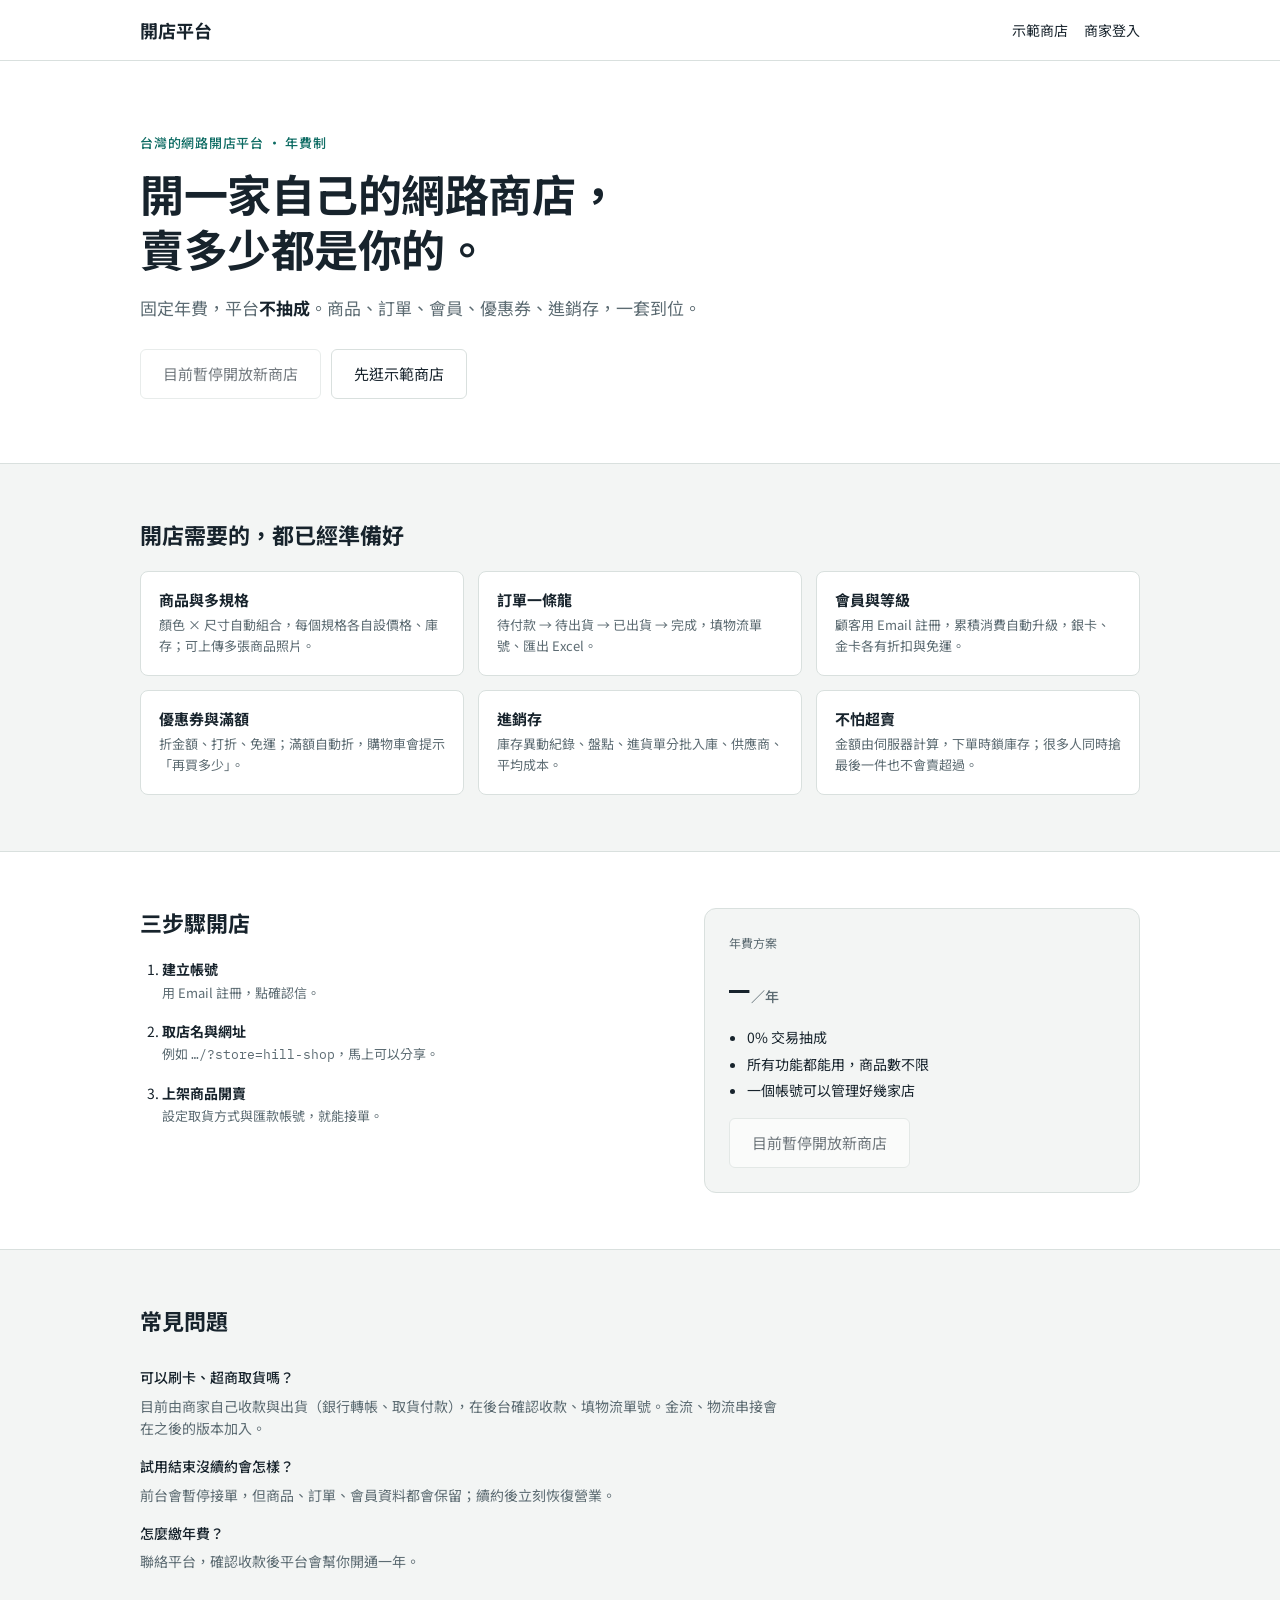
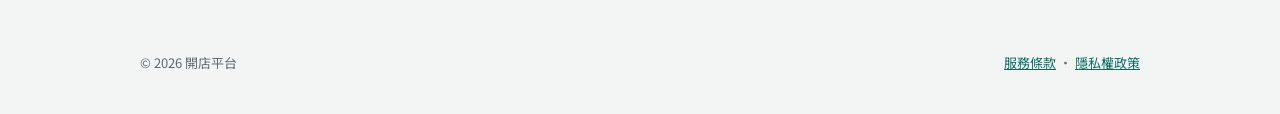
==== commit 08d5cb95: "Add files via upload" ====
--- a/index.html
+++ b/index.html
@@ -23,7 +23,9 @@
   <script src="js/ui.js"></script>
   <script src="js/theme.js"></script>
   <script src="js/xlsx.js"></script>
+  <script src="js/importer.js"></script>
   <script src="js/admin.js"></script>
+  <script src="js/pos.js"></script>
   <script src="js/shop.js"></script>
   <script src="js/platform.js"></script>
   <script src="js/app.js"></script>
--- a/css/admin.css
+++ b/css/admin.css
@@ -293,3 +293,84 @@
 .th-row { display: flex; align-items: center; justify-content: space-between; gap: 10px; flex-wrap: wrap; }
 @media (max-width: 1100px) { .th-layout { grid-template-columns: minmax(0, 1fr); } .th-sticky { position: static; } }
 @media (max-width: 600px) { .opt-grid, .opt-grid.is-3 { grid-template-columns: repeat(2, 1fr); } }
+
+/* v0.13：員工 */
+.perm-grid { display: grid; grid-template-columns: repeat(2, minmax(0, 1fr)); gap: 8px 16px; }
+.perm-item { align-items: flex-start; }
+.perm-item > span { display: grid; gap: 1px; }
+.perm-item input { margin-top: 3px; }
+.perm-edit td { background: var(--surface-2); white-space: normal !important; }
+.panel.is-hl { border-color: var(--accent); box-shadow: inset 0 0 0 1px var(--accent); }
+.side-user .small { margin-left: 2px; }
+@media (max-width: 600px) { .perm-grid { grid-template-columns: 1fr; } }
+
+/* v0.14：批次處理、列印 */
+.tbl .ck { width: 36px; padding-right: 0; }
+.tbl .ck input { width: 16px; height: 16px; accent-color: var(--accent); }
+.tbl tr.is-sel td { background: var(--accent-soft); }
+.bulk-bar { display: flex; flex-wrap: wrap; align-items: center; gap: 8px; padding: 10px 16px; background: var(--accent-soft); border-bottom: 1px solid var(--line); position: sticky; top: 0; z-index: 2; }
+.bulk-bar b { margin-right: 6px; }
+.bs-list { display: grid; gap: 8px; max-height: 50vh; overflow: auto; }
+.bs-row { display: grid; grid-template-columns: 110px 1fr 180px; gap: 8px; align-items: center; }
+@media (max-width: 600px) { .bs-row { grid-template-columns: 1fr; } }
+#print-root { display: none; }
+@media print {
+  body.printing > *:not(#print-root) { display: none !important; }
+  body.printing #print-root { display: block; }
+  body.printing { background: #fff; color: #000; }
+  @page { size: A4; margin: 12mm; }
+}
+.pdoc { font-family: var(--sans); color: #000; font-size: 12pt; page-break-after: always; break-after: page; }
+.pdoc:last-child { page-break-after: auto; break-after: auto; }
+.pd-head { display: flex; justify-content: space-between; gap: 12px; border-bottom: 2px solid #000; padding-bottom: 8px; margin-bottom: 12px; }
+.pd-store { font-size: 16pt; }
+.pd-r { text-align: right; }
+.pd-title { font-size: 15pt; font-weight: 700; letter-spacing: .2em; }
+.pd-no { font-family: var(--mono); font-size: 14pt; }
+.pd-small { font-size: 9pt; color: #333; }
+.pd-grid { display: grid; grid-template-columns: repeat(3, 1fr); gap: 12px; margin-bottom: 12px; }
+.pd-label { font-size: 9pt; color: #555; margin-bottom: 2px; }
+.pd-big { font-size: 14pt; font-weight: 700; }
+.pd-tbl { width: 100%; border-collapse: collapse; margin-bottom: 12px; }
+.pd-tbl th, .pd-tbl td { border: 1px solid #999; padding: 5px 7px; text-align: left; vertical-align: top; }
+.pd-tbl th { background: #eee; font-size: 10pt; }
+.pd-tbl .r { text-align: right; }
+.pd-ck { width: 24px; text-align: center !important; }
+.pd-note { border: 1px dashed #999; padding: 8px; margin-bottom: 12px; font-size: 10pt; }
+.pd-foot { font-size: 9pt; color: #555; text-align: center; margin-top: 16px; }
+
+/* v0.15：商品排序、匯入、排程 */
+.sort-list { list-style: none; margin: 0; padding: 0; }
+.sort-list li { display: flex; align-items: center; gap: 10px; padding: 8px 14px; border-bottom: 1px solid var(--line); background: var(--surface); cursor: grab; }
+.sort-list li:last-child { border-bottom: 0; }
+.sort-list li.is-drag { opacity: .5; }
+.sort-list .grip { color: var(--muted); letter-spacing: -2px; user-select: none; }
+.sort-list .sort-name { flex: 1; min-width: 0; overflow: hidden; text-overflow: ellipsis; white-space: nowrap; }
+.sort-list .sort-btns { display: flex; gap: 2px; }
+.imp-steps { margin: 0; padding-left: 18px; display: grid; gap: 4px; color: var(--muted); }
+.imp-list { margin: 6px 0 0; padding-left: 18px; max-height: 260px; overflow: auto; display: grid; gap: 4px; font-size: 13px; }
+.imp-sum { font-size: 14px; }
+.notice.is-bad { border-left-color: var(--bad); background: var(--bad-bg); }
+.modal.imp { max-width: 640px; }
+.pe-sched { display: grid; gap: 10px; }
+.pe-sched summary { cursor: pointer; color: var(--accent); }
+.pe-sched[open] summary { margin-bottom: 6px; }
+
+/* v0.16：評價 */
+.rv-set { display: flex; flex-wrap: wrap; gap: 10px 22px; align-items: center; }
+.rv-admin { list-style: none; margin: 0; padding: 0; }
+.rv-admin > li { padding: 14px 16px; border-top: 1px solid var(--line); display: grid; gap: 8px; }
+.rv-a-head { display: flex; flex-wrap: wrap; align-items: center; gap: 6px 10px; }
+.rv-stars { color: #c48a12; letter-spacing: 1px; font-size: 14px; }
+.rv-stars span { color: var(--line); }
+.rv-a-text { margin: 0; white-space: pre-wrap; }
+.rv-a-reply { display: grid; grid-template-columns: 1fr auto; gap: 8px; align-items: start; }
+.rv-a-reply textarea { min-height: 38px; }
+@media (max-width: 700px) { .rv-a-reply { grid-template-columns: 1fr; } }
+/* v0.52：POS 收銀台 */
+.pos-toolbar{display:flex;align-items:end;gap:14px;margin-bottom:16px;padding:14px;background:var(--panel);border:1px solid var(--line);border-radius:12px}.pos-toolbar .field{margin:0;min-width:180px}.pos-toolbar .pos-search{flex:1}.pos-layout{display:grid;grid-template-columns:minmax(0,1.6fr) minmax(340px,.8fr);gap:18px;align-items:start}.pos-products{display:grid;grid-template-columns:repeat(auto-fill,minmax(190px,1fr));gap:10px;padding:14px}.pos-product{display:flex;text-align:left;gap:10px;border:1px solid var(--line);background:var(--panel);border-radius:10px;padding:10px;color:inherit;cursor:pointer}.pos-product:hover{border-color:var(--accent);transform:translateY(-1px)}.pos-product:disabled{opacity:.45;cursor:not-allowed;transform:none}.pos-product img,.pos-product>i{width:54px;height:54px;object-fit:cover;border-radius:8px;flex:0 0 54px;display:grid;place-items:center;font-style:normal;font-weight:800}.pos-product>span{display:grid;min-width:0;gap:3px}.pos-product b,.pos-product small{overflow:hidden;text-overflow:ellipsis;white-space:nowrap}.pos-product small{color:var(--muted)}.pos-product strong{color:var(--accent)}.pos-cart{position:sticky;top:14px}.pos-cart .pos-qty{width:64px}.pos-total{display:flex;justify-content:space-between;align-items:center;border-top:1px solid var(--line);padding-top:14px;font-size:18px}.pos-total strong{font-size:28px}.notice .actions input{max-width:180px}
+@media(max-width:780px){.pos-toolbar{align-items:stretch;flex-direction:column}.pos-toolbar .field{width:100%;min-width:0}.pos-layout{grid-template-columns:1fr}.pos-products{grid-template-columns:repeat(2,minmax(0,1fr));padding:10px}.pos-product{display:grid}.pos-product img,.pos-product>i{width:100%;height:92px}.pos-cart{position:static}.pos-total strong{font-size:24px}}
+
+/* v0.53：獨立 POS 網頁 */
+.pos-app{min-height:100vh;background:#eef1f4;color:#17202a}.pos-head{height:68px;padding:0 20px;background:#15202b;color:#fff;display:flex;align-items:center;justify-content:space-between;gap:16px;position:sticky;top:0;z-index:20;box-shadow:0 2px 12px #0002}.pos-head>div:first-child{display:grid}.pos-head>div:first-child b{font-size:20px}.pos-head>div:first-child span{font-size:12px;color:#b9c5cf}.pos-head-actions{display:flex;align-items:center;gap:10px}.pos-head select{width:auto;min-width:140px;background:#fff}.pos-success{margin:12px 16px 0;padding:12px 16px;border-radius:12px;background:#dff7e7;color:#166534;display:flex;align-items:center;gap:12px}.pos-success span{flex:1}.pos-open{margin:16px;min-height:120px;background:#fff4d6;border:1px solid #edc96a;border-radius:14px;padding:20px;display:flex;align-items:center;justify-content:center;gap:16px}.pos-open h1,.pos-open p{margin:0}.pos-open>div{margin-right:20px}.pos-open input{width:180px}.pos-work{display:grid;grid-template-columns:minmax(0,1fr) 410px;gap:14px;padding:14px;height:calc(100vh - 68px)}.pos-work.is-locked{opacity:.55;pointer-events:none}.pos-catalog,.pos-bill{min-height:0;background:#fff;border:1px solid #dce1e6;border-radius:14px;box-shadow:0 3px 14px #22303c0b}.pos-catalog{display:flex;flex-direction:column}.pos-searchbar{padding:14px;border-bottom:1px solid #e3e7eb;display:flex;gap:10px}.pos-searchbar input{font-size:17px}.pos-grid{padding:14px;display:grid;grid-template-columns:repeat(auto-fill,minmax(175px,1fr));gap:10px;overflow:auto}.pos-tile{border:1px solid #dce1e6;border-radius:12px;background:#fff;padding:10px;text-align:left;display:grid;grid-template-columns:58px minmax(0,1fr);gap:10px;cursor:pointer;color:inherit}.pos-tile:hover{border-color:#1677ff;box-shadow:0 3px 10px #1677ff18}.pos-tile:active{transform:scale(.98)}.pos-tile:disabled{opacity:.42;cursor:not-allowed}.pos-tile img,.pos-tile>i{width:58px;height:58px;object-fit:cover;border-radius:9px;display:grid;place-items:center;font-style:normal;font-weight:800}.pos-tile>span{display:grid;gap:2px;min-width:0}.pos-tile b,.pos-tile small{white-space:nowrap;overflow:hidden;text-overflow:ellipsis}.pos-tile small,.pos-tile em{font-size:12px;color:#677483;font-style:normal}.pos-tile strong{color:#0b62c4}.pos-bill{display:flex;flex-direction:column}.pos-bill-head{padding:14px 16px;border-bottom:1px solid #e3e7eb;display:flex;justify-content:space-between}.pos-bill-head>div{display:grid}.pos-bill-head b{font-size:18px}.pos-bill-head small{color:#677483}.pos-bill-items{flex:1;overflow:auto;min-height:130px}.pos-empty{height:100%;min-height:170px;display:grid;place-items:center;text-align:center;color:#84909d}.pos-line{display:grid;grid-template-columns:minmax(0,1fr) auto auto auto;gap:10px;align-items:center;padding:12px 14px;border-bottom:1px solid #edf0f2}.pos-line>div:first-child{display:grid}.pos-line small{color:#677483}.pos-step{display:flex;align-items:center}.pos-step button,.pos-x{border:1px solid #ccd3da;background:#fff;width:30px;height:30px;border-radius:7px;cursor:pointer}.pos-step input{width:48px;height:30px;text-align:center;padding:2px;border-radius:0}.pos-x{border:0;color:#8b97a2;font-size:20px}.pos-bill-form{padding:14px;border-top:1px solid #dce1e6;background:#fafbfc}.pos-inline{display:flex;gap:8px}.pos-two{display:grid;grid-template-columns:1fr 1fr;gap:10px}.pos-cash{display:flex;align-items:end;justify-content:space-between;padding:10px 0}.pos-cash .field{margin:0;max-width:190px}.pos-cash>div:last-child{display:grid;text-align:right}.pos-cash strong{font-size:22px}.pos-grand{border-top:2px solid #dce1e6;padding:12px 0;display:flex;align-items:center;justify-content:space-between}.pos-grand span{font-size:18px}.pos-grand strong{font-size:32px}.pos-submit{width:100%;border:0;border-radius:11px;background:#1267cf;color:#fff;padding:15px;font-size:20px;font-weight:800;cursor:pointer}.pos-submit:disabled{opacity:.45}.pos-modal{position:fixed;inset:0;background:#0008;z-index:100;display:grid;place-items:center;padding:20px}.pos-modal-card{width:min(460px,100%);background:#fff;border-radius:16px;padding:22px;box-shadow:0 20px 70px #0005}.pos-modal-card h2{margin-top:0}.pos-gate{min-height:100vh;display:grid;place-items:center;background:#eef1f4;padding:20px}
+@media(max-width:800px){.pos-head{height:auto;min-height:64px;padding:10px 12px;align-items:flex-start}.pos-head-actions{flex-wrap:wrap;justify-content:flex-end}.pos-head .btn{display:none}.pos-work{height:auto;min-height:calc(100vh - 70px);grid-template-columns:1fr;padding:8px}.pos-searchbar{position:sticky;top:64px;z-index:5;background:#fff;padding:10px}.pos-grid{grid-template-columns:repeat(2,minmax(0,1fr));max-height:48vh;padding:8px}.pos-tile{grid-template-columns:1fr}.pos-tile img,.pos-tile>i{width:100%;height:82px}.pos-bill{min-height:52vh}.pos-open{margin:8px;display:grid;text-align:center}.pos-open>div{margin:0}.pos-open input{width:100%}.pos-line{grid-template-columns:minmax(0,1fr) auto auto}.pos-line>strong{grid-column:1}.pos-line .pos-x{grid-column:3;grid-row:1}.pos-grand strong{font-size:28px}}
--- a/css/shop.css
+++ b/css/shop.css
@@ -39,9 +39,22 @@
 .s-cats { display: flex; gap: 8px; flex-wrap: wrap; padding-bottom: 20px; }
 .s-cats a { text-decoration: none; color: var(--s-ink); border: 1px solid var(--s-line); background: var(--s-surface); border-radius: 999px; padding: 5px 14px; font-size: 13px; }
 .s-cats a.is-on { background: var(--s-ink); color: var(--s-bg); border-color: var(--s-ink); }
+.s-filters { display: flex; align-items: end; gap: 10px; flex-wrap: wrap; margin: 0 0 22px; padding: 14px 16px; background: var(--s-surface); border: 1px solid var(--s-line); border-radius: var(--s-radius); }
+.s-filters label { display: grid; gap: 5px; color: var(--s-muted); font-size: 12px; }
+.s-filters select, .s-filters input[type="number"] { min-width: 145px; height: 38px; border: 1px solid var(--s-line); border-radius: 8px; background: var(--s-bg); color: var(--s-ink); padding: 0 10px; font: inherit; }
+.s-filters .s-stock-check { display: flex; align-items: center; gap: 6px; height: 38px; font-size: 14px; color: var(--s-ink); white-space: nowrap; }
+.s-filters .s-stock-check input { width: 16px; height: 16px; accent-color: var(--s-accent); }
 
 .s-grid { display: grid; grid-template-columns: repeat(4, 1fr); gap: 20px; padding-bottom: 60px; }
 .s-card { text-decoration: none; color: var(--s-ink) !important; display: grid; gap: 8px; }
+.s-fav { position: absolute; z-index: 2; right: 9px; top: 9px; width: 36px; height: 36px; border: 1px solid var(--s-line); border-radius: 50%; background: var(--s-surface); color: var(--s-muted); font-size: 20px; cursor: pointer; box-shadow: 0 2px 8px #0001; }
+.s-fav:hover, .s-fav.is-on { color: #c94f64; border-color: #c94f64; }
+.s-recent { padding-top: 8px; }
+.s-recent h2 { margin-bottom: 16px; }
+.s-offers { display:grid; gap:8px; margin-top:14px; padding:14px; border:1px solid var(--s-line); border-radius:10px; background:var(--s-soft); }
+.s-offers a { display:grid; gap:2px; color:var(--s-ink); text-decoration:none; }
+.s-offers a:hover span { text-decoration:underline; }
+.s-offers small { color:var(--s-muted); }
 .s-img { aspect-ratio: 1 / 1; max-width: 100%; border-radius: 4px; display: grid; place-items: center; color: rgba(255, 255, 255, .92); font-size: 44px; font-weight: 700; position: relative; overflow: hidden; }
 .s-img::after { content: ""; position: absolute; inset: 0; background: linear-gradient(160deg, rgba(255, 255, 255, .16), transparent 55%); }
 .s-img.has-photo { background: var(--s-soft) !important; }
@@ -179,6 +192,9 @@
 @media (max-width: 900px) { .s-grid { grid-template-columns: repeat(3, 1fr); } }
 @media (max-width: 720px) {
   .s-grid { grid-template-columns: repeat(2, 1fr); gap: 14px; }
+  .s-filters { display: grid; grid-template-columns: 1fr 1fr; align-items: end; }
+  .s-filters label:first-child, .s-filters .s-stock-check, .s-filters .btn { grid-column: 1 / -1; }
+  .s-filters select, .s-filters input[type="number"] { width: 100%; min-width: 0; }
   .s-product, .s-two { grid-template-columns: 1fr; gap: 24px; }
   .s-head .s-wrap { flex-wrap: wrap; }
   .s-search { order: 3; max-width: none; flex-basis: 100%; }
@@ -240,3 +256,41 @@
 /* 深色模式：Logo 多半是深色字，墊一塊淺色底才看得到 */
 @media (prefers-color-scheme: dark) { :root:not([data-theme="light"]) .s-logo.has-img img { background: #f4f1ec; padding: 3px 8px; border-radius: 6px; } }
 :root[data-theme="dark"] .s-logo.has-img img { background: #f4f1ec; padding: 3px 8px; border-radius: 6px; }
+
+/* v0.16：商品評價 */
+.stars { display: inline-flex; gap: 1px; letter-spacing: 0; line-height: 1; vertical-align: -1px; }
+.stars i { font-style: normal; color: var(--s-line); font-size: 13px; }
+.stars i.on { color: #d69e1e; }
+.stars.is-big i { font-size: 20px; }
+.s-rating { display: inline-flex; align-items: center; gap: 6px; font-size: 12px; color: var(--s-muted); }
+.s-rating-link { text-decoration: none; }
+.s-reviews { margin: 28px 0 60px; gap: 18px; }
+.s-rv-top { display: grid; grid-template-columns: auto 1fr auto; gap: 16px 32px; align-items: center; }
+.s-rv-top h2 { margin-bottom: 6px; }
+.s-rv-avg { display: flex; align-items: center; gap: 10px; }
+.s-rv-avg b { font-family: var(--mono); font-size: 30px; font-weight: 500; }
+.s-rv-avg span { color: var(--s-muted); font-size: 13px; }
+.s-rv-dist { list-style: none; margin: 0; padding: 0; display: grid; gap: 3px; max-width: 280px; font-size: 12px; color: var(--s-muted); }
+.s-rv-dist li { display: grid; grid-template-columns: 36px 1fr 28px; gap: 8px; align-items: center; }
+.s-rv-dist i { height: 6px; border-radius: 3px; background: var(--s-soft); overflow: hidden; }
+.s-rv-dist i b { display: block; height: 100%; background: #d69e1e; }
+.s-rv-dist li > span:last-child { text-align: right; font-family: var(--mono); }
+.s-rv-list { list-style: none; margin: 0; padding: 0; display: grid; }
+.s-rv { padding: 14px 0; border-top: 1px solid var(--s-line); display: grid; gap: 6px; }
+.s-rv-head { display: flex; flex-wrap: wrap; align-items: center; gap: 8px; }
+.s-rv-head .small { color: var(--s-muted); }
+.s-rv-badge { font-size: 11px; color: var(--s-muted); border: 1px solid var(--s-line); border-radius: 999px; padding: 0 8px; }
+.s-rv p { margin: 0; white-space: pre-wrap; }
+.s-rv-reply { background: var(--s-soft); border-radius: 6px; padding: 10px 12px; font-size: 13px; }
+.s-rv-reply b { font-size: 12px; }
+.s-rv-row { display: flex; align-items: center; gap: 10px; justify-content: space-between; padding: 8px 0; border-top: 1px solid var(--s-line); flex-wrap: wrap; }
+.s-rv-row > span:first-child { flex: 1; min-width: 120px; }
+.star-pick { border: 0; padding: 0; margin: 0; display: inline-flex; flex-direction: row-reverse; justify-content: flex-end; gap: 4px; }
+.star-pick legend { width: 100%; margin-bottom: 4px; }
+.star-pick input { position: absolute; opacity: 0; pointer-events: none; }
+.star-pick label { font-size: 32px; line-height: 1; color: #cfc8bd; cursor: pointer; }
+.star-pick input:checked ~ label, .star-pick label:hover, .star-pick label:hover ~ label { color: #d69e1e; }
+.star-pick input:focus-visible + label { outline: 2px solid var(--accent); outline-offset: 2px; border-radius: 4px; }
+.sr { position: absolute; width: 1px; height: 1px; overflow: hidden; clip: rect(0 0 0 0); white-space: nowrap; }
+.s-review-form { display: grid; gap: 12px; }
+@media (max-width: 700px) { .s-rv-top { grid-template-columns: 1fr; } }
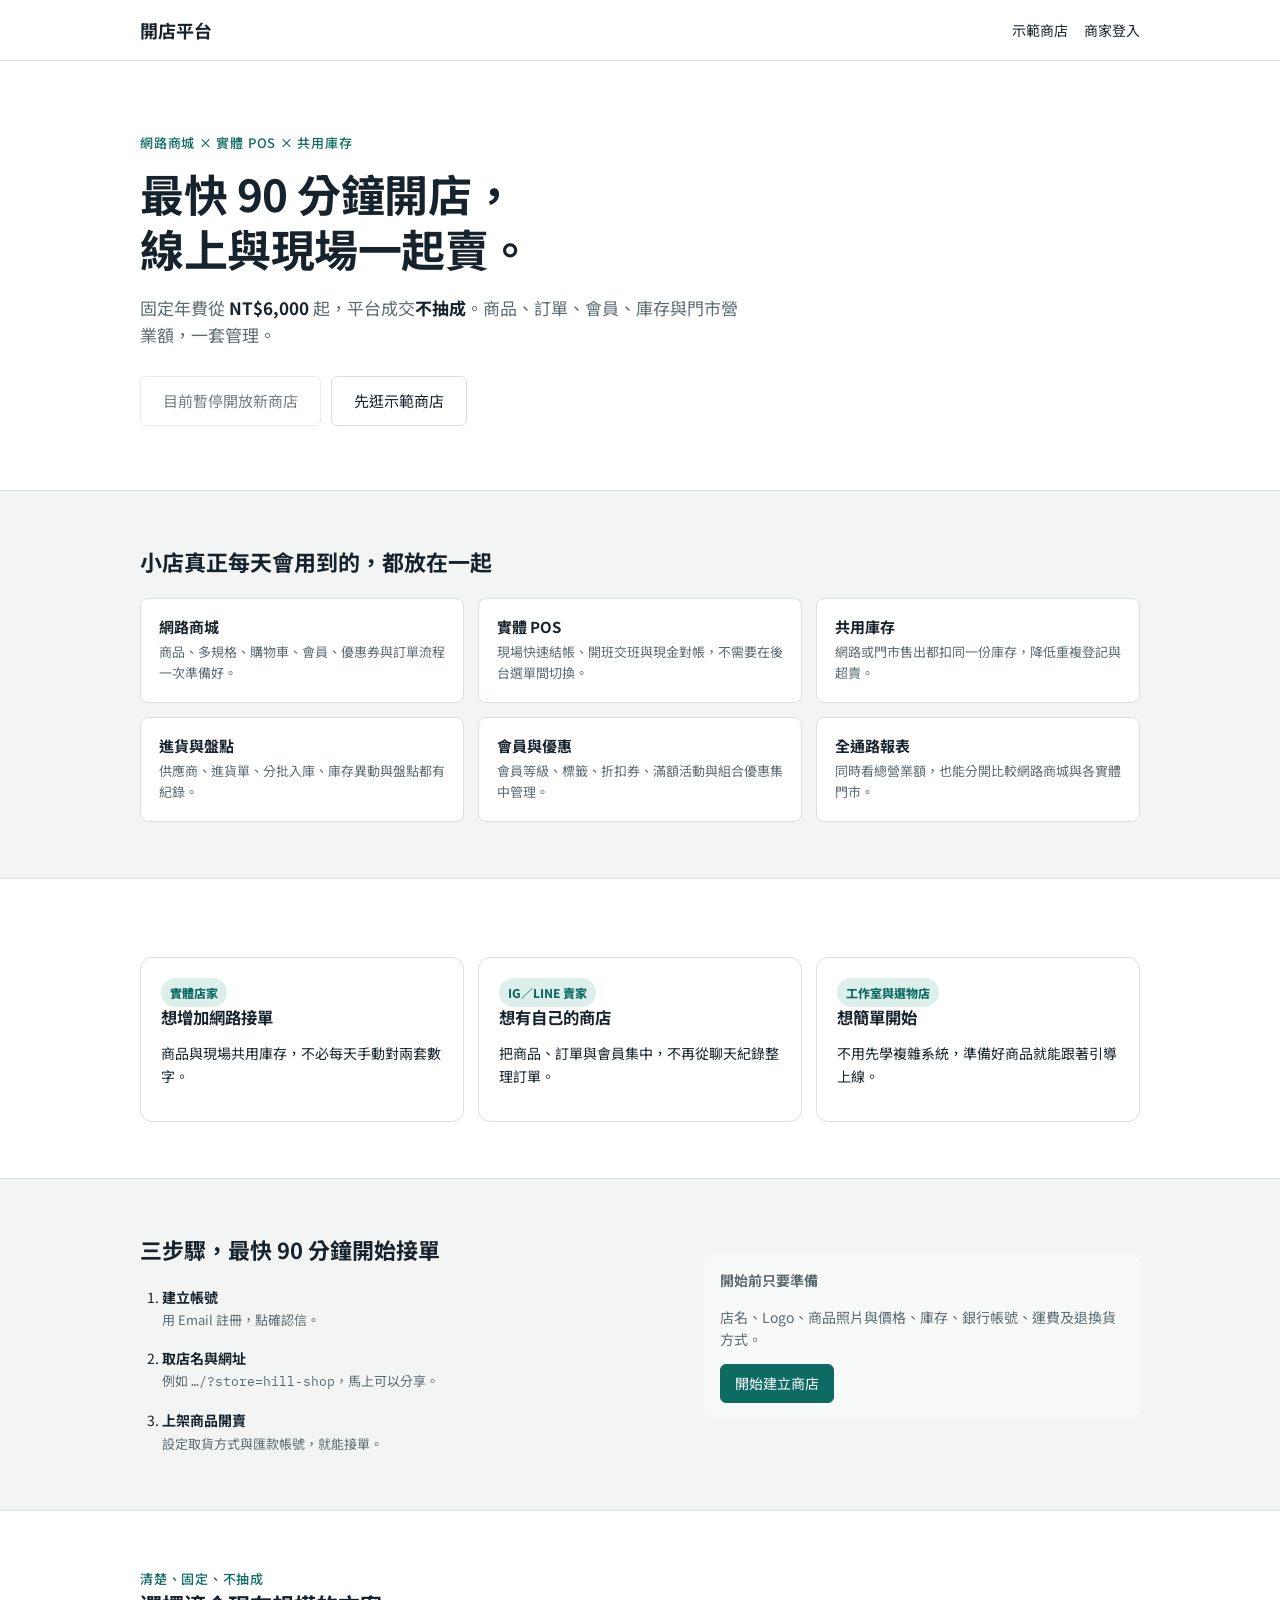
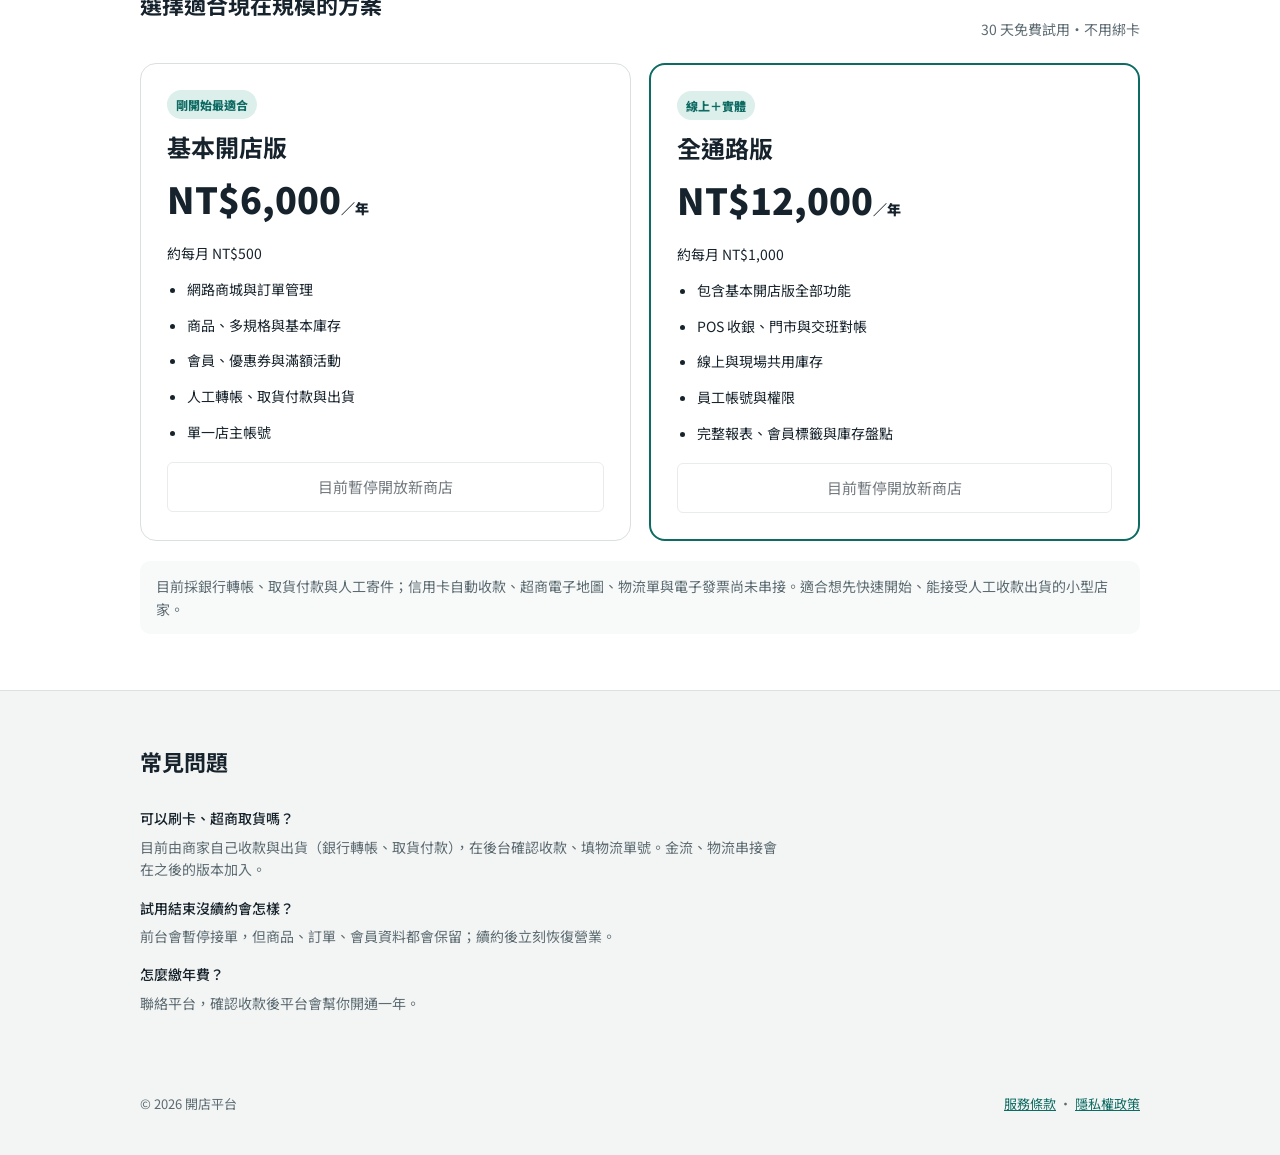
==== commit a7af73fb: "Add files via upload" ====
--- a/index.html
+++ b/index.html
@@ -21,6 +21,7 @@
   <script src="js/vendor/supabase.js"></script>
   <script src="js/db.js"></script>
   <script src="js/ui.js"></script>
+  <script src="js/invoice.js"></script>
   <script src="js/theme.js"></script>
   <script src="js/xlsx.js"></script>
   <script src="js/importer.js"></script>
--- a/css/admin.css
+++ b/css/admin.css
@@ -338,6 +338,7 @@
 .pd-ck { width: 24px; text-align: center !important; }
 .pd-note { border: 1px dashed #999; padding: 8px; margin-bottom: 12px; font-size: 10pt; }
 .pd-foot { font-size: 9pt; color: #555; text-align: center; margin-top: 16px; }
+.pd-summary{display:grid;grid-template-columns:repeat(4,1fr);gap:8px;margin:0 0 12px}.pd-summary>div{display:grid;border:1px solid #bbb;padding:7px}.pd-summary span{font-size:9pt;color:#555}.pd-summary b{font-size:12pt}.pdoc-report .pd-tbl{font-size:9pt}.pdoc-report .pd-tbl thead{display:table-header-group}.pdoc-report .pd-tbl tr{break-inside:avoid}
 
 /* v0.15：商品排序、匯入、排程 */
 .sort-list { list-style: none; margin: 0; padding: 0; }
@@ -374,3 +375,28 @@
 /* v0.53：獨立 POS 網頁 */
 .pos-app{min-height:100vh;background:#eef1f4;color:#17202a}.pos-head{height:68px;padding:0 20px;background:#15202b;color:#fff;display:flex;align-items:center;justify-content:space-between;gap:16px;position:sticky;top:0;z-index:20;box-shadow:0 2px 12px #0002}.pos-head>div:first-child{display:grid}.pos-head>div:first-child b{font-size:20px}.pos-head>div:first-child span{font-size:12px;color:#b9c5cf}.pos-head-actions{display:flex;align-items:center;gap:10px}.pos-head select{width:auto;min-width:140px;background:#fff}.pos-success{margin:12px 16px 0;padding:12px 16px;border-radius:12px;background:#dff7e7;color:#166534;display:flex;align-items:center;gap:12px}.pos-success span{flex:1}.pos-open{margin:16px;min-height:120px;background:#fff4d6;border:1px solid #edc96a;border-radius:14px;padding:20px;display:flex;align-items:center;justify-content:center;gap:16px}.pos-open h1,.pos-open p{margin:0}.pos-open>div{margin-right:20px}.pos-open input{width:180px}.pos-work{display:grid;grid-template-columns:minmax(0,1fr) 410px;gap:14px;padding:14px;height:calc(100vh - 68px)}.pos-work.is-locked{opacity:.55;pointer-events:none}.pos-catalog,.pos-bill{min-height:0;background:#fff;border:1px solid #dce1e6;border-radius:14px;box-shadow:0 3px 14px #22303c0b}.pos-catalog{display:flex;flex-direction:column}.pos-searchbar{padding:14px;border-bottom:1px solid #e3e7eb;display:flex;gap:10px}.pos-searchbar input{font-size:17px}.pos-grid{padding:14px;display:grid;grid-template-columns:repeat(auto-fill,minmax(175px,1fr));gap:10px;overflow:auto}.pos-tile{border:1px solid #dce1e6;border-radius:12px;background:#fff;padding:10px;text-align:left;display:grid;grid-template-columns:58px minmax(0,1fr);gap:10px;cursor:pointer;color:inherit}.pos-tile:hover{border-color:#1677ff;box-shadow:0 3px 10px #1677ff18}.pos-tile:active{transform:scale(.98)}.pos-tile:disabled{opacity:.42;cursor:not-allowed}.pos-tile img,.pos-tile>i{width:58px;height:58px;object-fit:cover;border-radius:9px;display:grid;place-items:center;font-style:normal;font-weight:800}.pos-tile>span{display:grid;gap:2px;min-width:0}.pos-tile b,.pos-tile small{white-space:nowrap;overflow:hidden;text-overflow:ellipsis}.pos-tile small,.pos-tile em{font-size:12px;color:#677483;font-style:normal}.pos-tile strong{color:#0b62c4}.pos-bill{display:flex;flex-direction:column}.pos-bill-head{padding:14px 16px;border-bottom:1px solid #e3e7eb;display:flex;justify-content:space-between}.pos-bill-head>div{display:grid}.pos-bill-head b{font-size:18px}.pos-bill-head small{color:#677483}.pos-bill-items{flex:1;overflow:auto;min-height:130px}.pos-empty{height:100%;min-height:170px;display:grid;place-items:center;text-align:center;color:#84909d}.pos-line{display:grid;grid-template-columns:minmax(0,1fr) auto auto auto;gap:10px;align-items:center;padding:12px 14px;border-bottom:1px solid #edf0f2}.pos-line>div:first-child{display:grid}.pos-line small{color:#677483}.pos-step{display:flex;align-items:center}.pos-step button,.pos-x{border:1px solid #ccd3da;background:#fff;width:30px;height:30px;border-radius:7px;cursor:pointer}.pos-step input{width:48px;height:30px;text-align:center;padding:2px;border-radius:0}.pos-x{border:0;color:#8b97a2;font-size:20px}.pos-bill-form{padding:14px;border-top:1px solid #dce1e6;background:#fafbfc}.pos-inline{display:flex;gap:8px}.pos-two{display:grid;grid-template-columns:1fr 1fr;gap:10px}.pos-cash{display:flex;align-items:end;justify-content:space-between;padding:10px 0}.pos-cash .field{margin:0;max-width:190px}.pos-cash>div:last-child{display:grid;text-align:right}.pos-cash strong{font-size:22px}.pos-grand{border-top:2px solid #dce1e6;padding:12px 0;display:flex;align-items:center;justify-content:space-between}.pos-grand span{font-size:18px}.pos-grand strong{font-size:32px}.pos-submit{width:100%;border:0;border-radius:11px;background:#1267cf;color:#fff;padding:15px;font-size:20px;font-weight:800;cursor:pointer}.pos-submit:disabled{opacity:.45}.pos-modal{position:fixed;inset:0;background:#0008;z-index:100;display:grid;place-items:center;padding:20px}.pos-modal-card{width:min(460px,100%);background:#fff;border-radius:16px;padding:22px;box-shadow:0 20px 70px #0005}.pos-modal-card h2{margin-top:0}.pos-gate{min-height:100vh;display:grid;place-items:center;background:#eef1f4;padding:20px}
 @media(max-width:800px){.pos-head{height:auto;min-height:64px;padding:10px 12px;align-items:flex-start}.pos-head-actions{flex-wrap:wrap;justify-content:flex-end}.pos-head .btn{display:none}.pos-work{height:auto;min-height:calc(100vh - 70px);grid-template-columns:1fr;padding:8px}.pos-searchbar{position:sticky;top:64px;z-index:5;background:#fff;padding:10px}.pos-grid{grid-template-columns:repeat(2,minmax(0,1fr));max-height:48vh;padding:8px}.pos-tile{grid-template-columns:1fr}.pos-tile img,.pos-tile>i{width:100%;height:82px}.pos-bill{min-height:52vh}.pos-open{margin:8px;display:grid;text-align:center}.pos-open>div{margin:0}.pos-open input{width:100%}.pos-line{grid-template-columns:minmax(0,1fr) auto auto}.pos-line>strong{grid-column:1}.pos-line .pos-x{grid-column:3;grid-row:1}.pos-grand strong{font-size:28px}}
+
+/* v0.54：POS 門市可讀性、自訂組合與當班對帳 */
+.pos-location-label{display:flex;align-items:center;gap:8px;color:#fff;font-size:12px;font-weight:700}.pos-location-label select,.pos-head select{width:auto;min-width:150px;background:#fff!important;color:#17202a!important;border-color:#cbd5df!important;font-weight:700}.pos-location-label option{color:#17202a;background:#fff}.pos-head-btn{color:#fff!important;border-color:#647482!important;background:#263746!important}.pos-head-btn.is-main{background:#1267cf!important;border-color:#1267cf!important}.pos-step button,.pos-x{color:#17202a;width:34px;height:34px;display:grid;place-items:center;padding:0}.pos-step button span{display:block;color:#17202a;font-size:22px;font-weight:900;line-height:1}.pos-step button:disabled{opacity:.35}.pos-step input{height:34px;color:#fff;background:#172631;font-weight:800}.pos-modal-card{max-height:calc(100vh - 40px);overflow:auto}.pos-bundle-card{width:min(650px,100%)}.pos-bundle-list{max-height:310px;overflow:auto;border:1px solid #dce1e6;border-radius:10px;margin-bottom:14px}.pos-bundle-row{display:flex;align-items:center;justify-content:space-between;gap:12px;padding:10px 12px;border-bottom:1px solid #edf0f2}.pos-bundle-row:last-child{border-bottom:0}.pos-bundle-row>div:first-child{display:grid}.pos-bundle-row small{color:#677483}.pos-shift-strip{background:#e8f2ff;color:#173b68;border-bottom:1px solid #c8ddf5;padding:9px 20px;display:flex;gap:28px;align-items:center;flex-wrap:wrap;font-size:13px}.pos-shift-strip b{margin-left:4px}.pos-reconcile{width:min(560px,100%)}.pos-reconcile-grid{display:grid;grid-template-columns:1fr 1fr;gap:8px;margin:14px 0}.pos-reconcile-grid span{display:grid;background:#f3f6f8;border-radius:9px;padding:10px;color:#677483}.pos-reconcile-grid b{color:#17202a;font-size:17px;margin-top:3px}.pos-expected,.pos-difference{display:flex;align-items:center;justify-content:space-between;padding:13px 0;border-top:1px solid #dce1e6}.pos-expected strong{font-size:26px}.pos-difference strong{font-size:20px}.pos-difference .ok{color:#16803b}.pos-difference .more{color:#a05d00}.pos-difference .short{color:#c62e2e}
+@media(max-width:800px){.pos-head .pos-head-btn{display:inline-grid}.pos-head>a.btn{display:none}.pos-location-label span{display:none}.pos-shift-strip{padding:8px 12px;gap:8px 18px}.pos-reconcile-grid{grid-template-columns:1fr}.pos-bundle-row{align-items:flex-start}}
+.pos-close-note{margin:4px 0 14px;padding:10px 12px;border-radius:9px;background:#fff4d6;color:#765300;font-size:13px}.pos-reconcile .actions button:disabled{opacity:.6;cursor:wait}
+
+.invoice-fields{min-width:0;margin:12px 0;padding:12px;border:1px solid var(--line);border-radius:10px;display:grid;gap:8px}.invoice-fields legend{padding:0 6px;font-weight:700}.invoice-fields label{display:block;font-size:13px;margin:4px 0}.invoice-fields input,.invoice-fields select{width:100%;min-width:0}.invoice-fields [hidden]{display:none!important}.invoice-error{white-space:normal!important;max-width:280px;overflow-wrap:anywhere}.pos-categories{display:flex;gap:6px;overflow:auto;flex:0 0 auto;padding:8px 14px;border-bottom:1px solid #e3e7eb}.pos-categories button{flex:0 0 auto}.pos-categories .is-on{background:#1267cf;color:#fff}.pos-bill-form{overflow:auto;max-height:65vh}.pos-success{flex-wrap:wrap}.pos-success small{flex-basis:100%}.pos-app .invoice-fields{color:#17202a;border-color:#cbd5df}.pos-app .invoice-fields input,.pos-app .invoice-fields select{background:#fff;color:#17202a}.pos-app .pos-modal-card{color:#17202a}
+@media(max-width:800px){.pos-bill-form{max-height:none}.pos-success{margin:8px}.invoice-fields{padding:10px}}
+@media(max-width:600px){.pos-head{flex-wrap:wrap;gap:8px}.pos-head>div:first-child{width:100%;display:flex;align-items:center;justify-content:space-between}.pos-head>div:first-child b{font-size:18px}.pos-head-actions{width:100%;gap:6px;justify-content:flex-start}.pos-location-label{flex:1;min-width:110px}.pos-location-label select{min-width:0;width:100%}.pos-head-actions .btn{font-size:12px}.pos-searchbar{position:static}}
+.pos-pay-footer{flex:0 0 auto;padding:8px 14px 14px;background:#fff;border-top:1px solid #dce1e6;border-radius:0 0 14px 14px}.pos-pay-footer .pos-grand{border-top:0}.pos-bill-form{min-height:0;flex-shrink:1}.pos-bill-items{min-height:70px}
+.pos-delivery{padding:10px 0;border-top:1px solid #dce1e6}.pos-delivery summary{cursor:pointer;font-weight:700}.pos-delivery label{display:block;margin-top:8px}.pos-delivery input:not([type=checkbox]){width:100%;background:#fff;color:#17202a}.pos-delivery [hidden]{display:none!important}
+.pos-pending{margin:8px 14px;padding:12px;display:flex;align-items:center;gap:12px;flex-wrap:wrap;background:#fff3cd;border:1px solid #e6c96a;border-radius:10px;color:#765300}.pos-pending span{flex:1;min-width:200px}
+/* v0.58：任務導向導覽與雙方案銷售頁 */
+.side-group{margin:4px 0}.side-group summary{list-style:none;display:flex;justify-content:space-between;align-items:center;padding:8px 14px;color:var(--muted);font-size:11px;font-weight:800;letter-spacing:.08em;cursor:pointer}.side-group summary::-webkit-details-marker{display:none}.side-group summary span{transition:transform .2s}.side-group[open] summary span{transform:rotate(180deg)}
+.task-grid{display:grid;grid-template-columns:repeat(4,1fr);gap:10px;padding:0 16px 16px}.task-grid a{display:grid;gap:3px;padding:14px;border:1px solid var(--line);border-radius:10px;color:inherit;text-decoration:none;background:var(--surface-2)}.task-grid a:hover{border-color:var(--accent)}.task-grid b{font-size:24px}.task-grid small{color:var(--accent)}
+.home-sec-title{display:flex;justify-content:space-between;align-items:end;gap:20px}.home-audience{display:grid;grid-template-columns:repeat(3,1fr);gap:14px;margin-top:22px}.home-audience>div{padding:20px;border:1px solid var(--line);border-radius:12px;background:var(--surface)}.home-tag{display:inline-block;padding:5px 9px;border-radius:999px;background:var(--accent-soft);color:var(--accent);font-size:12px;font-weight:800}.home-launch-note,.home-honest{margin:20px 0 0;padding:14px 16px;border-radius:10px;background:var(--surface-2);color:var(--muted)}.home-plans{display:grid;grid-template-columns:repeat(2,minmax(0,1fr));gap:18px;margin-top:22px}.home-plan{position:relative;padding:26px;border:1px solid var(--line);border-radius:16px;background:var(--surface)}.home-plan.is-featured{border:2px solid var(--accent)}.home-plan h3{font-size:24px;margin:12px 0 8px}.home-plan>strong{display:block;font-size:36px;font-weight:900}.home-plan>strong small{font-size:14px}.home-plan ul{display:grid;gap:8px;padding-left:20px;min-height:170px}.home-plan .btn{width:100%}
+.pos-close-summary{margin:12px 16px 0;padding:12px 16px;border-radius:12px;background:#e8f2ff;color:#173b68;display:flex;align-items:center;gap:10px}.pos-close-summary>div{display:grid;flex:1}.pos-recent-card{width:min(680px,100%)}.pos-recent-list{display:grid;max-height:55vh;overflow:auto;border:1px solid #dce1e6;border-radius:10px}.pos-recent-list>div{display:grid;grid-template-columns:minmax(0,1fr) auto auto auto;align-items:center;gap:8px;padding:10px;border-bottom:1px solid #edf0f2}.pos-recent-list>div:last-child{border-bottom:0}.pos-recent-list span{display:grid}.pos-recent-list small{color:#677483}.pos-receipt{max-width:360px;margin:auto;color:#111}.pos-receipt>div:not(.actions){display:flex;justify-content:space-between;gap:12px;padding:4px 0}.pos-receipt .total{font-size:20px}.pos-receipt h2,.pos-receipt p{text-align:center}
+@media print{body *{visibility:hidden}.pos-receipt,.pos-receipt *{visibility:visible}.pos-receipt{position:absolute;inset:0 auto auto 0;width:80mm;padding:8mm}.pos-receipt .actions{display:none}}
+@media(max-width:800px){.task-grid{grid-template-columns:1fr 1fr}.home-sec-title{display:block}.home-audience,.home-plans{grid-template-columns:1fr}.home-plan ul{min-height:0}}
+@media(max-width:650px){.pos-close-summary{margin:8px;align-items:stretch;flex-wrap:wrap}.pos-close-summary>div{flex-basis:100%}.pos-recent-list>div{grid-template-columns:minmax(0,1fr) auto}.pos-recent-list strong{grid-column:2}.pos-recent-list .btn{grid-row:2}}
+@media(max-width:480px){.task-grid{grid-template-columns:1fr}}
+/* v0.61：保留完整收銀功能，但目前僅提供銷售登記。 */
+.pos-record-mode .pos-bill-form,.pos-record-mode .pos-shift-strip,.pos-record-mode #p-cash-event,.pos-record-mode #p-reconcile,.pos-record-mode #p-opening{display:none!important}
+.pos-record-notice{margin:0;padding:12px 16px;color:#35556b;background:#edf6fc;font-size:13px;line-height:1.6}
+.pos-record-mode .pos-bill-items{flex:1;overflow:auto;min-height:100px}
--- a/css/shop.css
+++ b/css/shop.css
@@ -44,6 +44,8 @@
 .s-filters select, .s-filters input[type="number"] { min-width: 145px; height: 38px; border: 1px solid var(--s-line); border-radius: 8px; background: var(--s-bg); color: var(--s-ink); padding: 0 10px; font: inherit; }
 .s-filters .s-stock-check { display: flex; align-items: center; gap: 6px; height: 38px; font-size: 14px; color: var(--s-ink); white-space: nowrap; }
 .s-filters .s-stock-check input { width: 16px; height: 16px; accent-color: var(--s-accent); }
+.s-filter-toggle { display:none; width:100%; margin:0 0 10px; padding:11px 14px; border:1px solid var(--s-line); border-radius:9px; background:var(--s-surface); color:var(--s-ink); font:inherit; font-weight:700; text-align:left; }
+.s-filter-toggle span { float:right; }
 
 .s-grid { display: grid; grid-template-columns: repeat(4, 1fr); gap: 20px; padding-bottom: 60px; }
 .s-card { text-decoration: none; color: var(--s-ink) !important; display: grid; gap: 8px; }
@@ -192,7 +194,11 @@
 @media (max-width: 900px) { .s-grid { grid-template-columns: repeat(3, 1fr); } }
 @media (max-width: 720px) {
   .s-grid { grid-template-columns: repeat(2, 1fr); gap: 14px; }
-  .s-filters { display: grid; grid-template-columns: 1fr 1fr; align-items: end; }
+  .s-cats { overflow-x:auto; flex-wrap:nowrap; padding-bottom:10px; scrollbar-width:none; }
+  .s-cats a { flex:0 0 auto; }
+  .s-filter-toggle { display:block; }
+  .s-filters { display:none; grid-template-columns: 1fr 1fr; align-items: end; }
+  .s-filters.is-open { display:grid; }
   .s-filters label:first-child, .s-filters .s-stock-check, .s-filters .btn { grid-column: 1 / -1; }
   .s-filters select, .s-filters input[type="number"] { width: 100%; min-width: 0; }
   .s-product, .s-two { grid-template-columns: 1fr; gap: 24px; }
